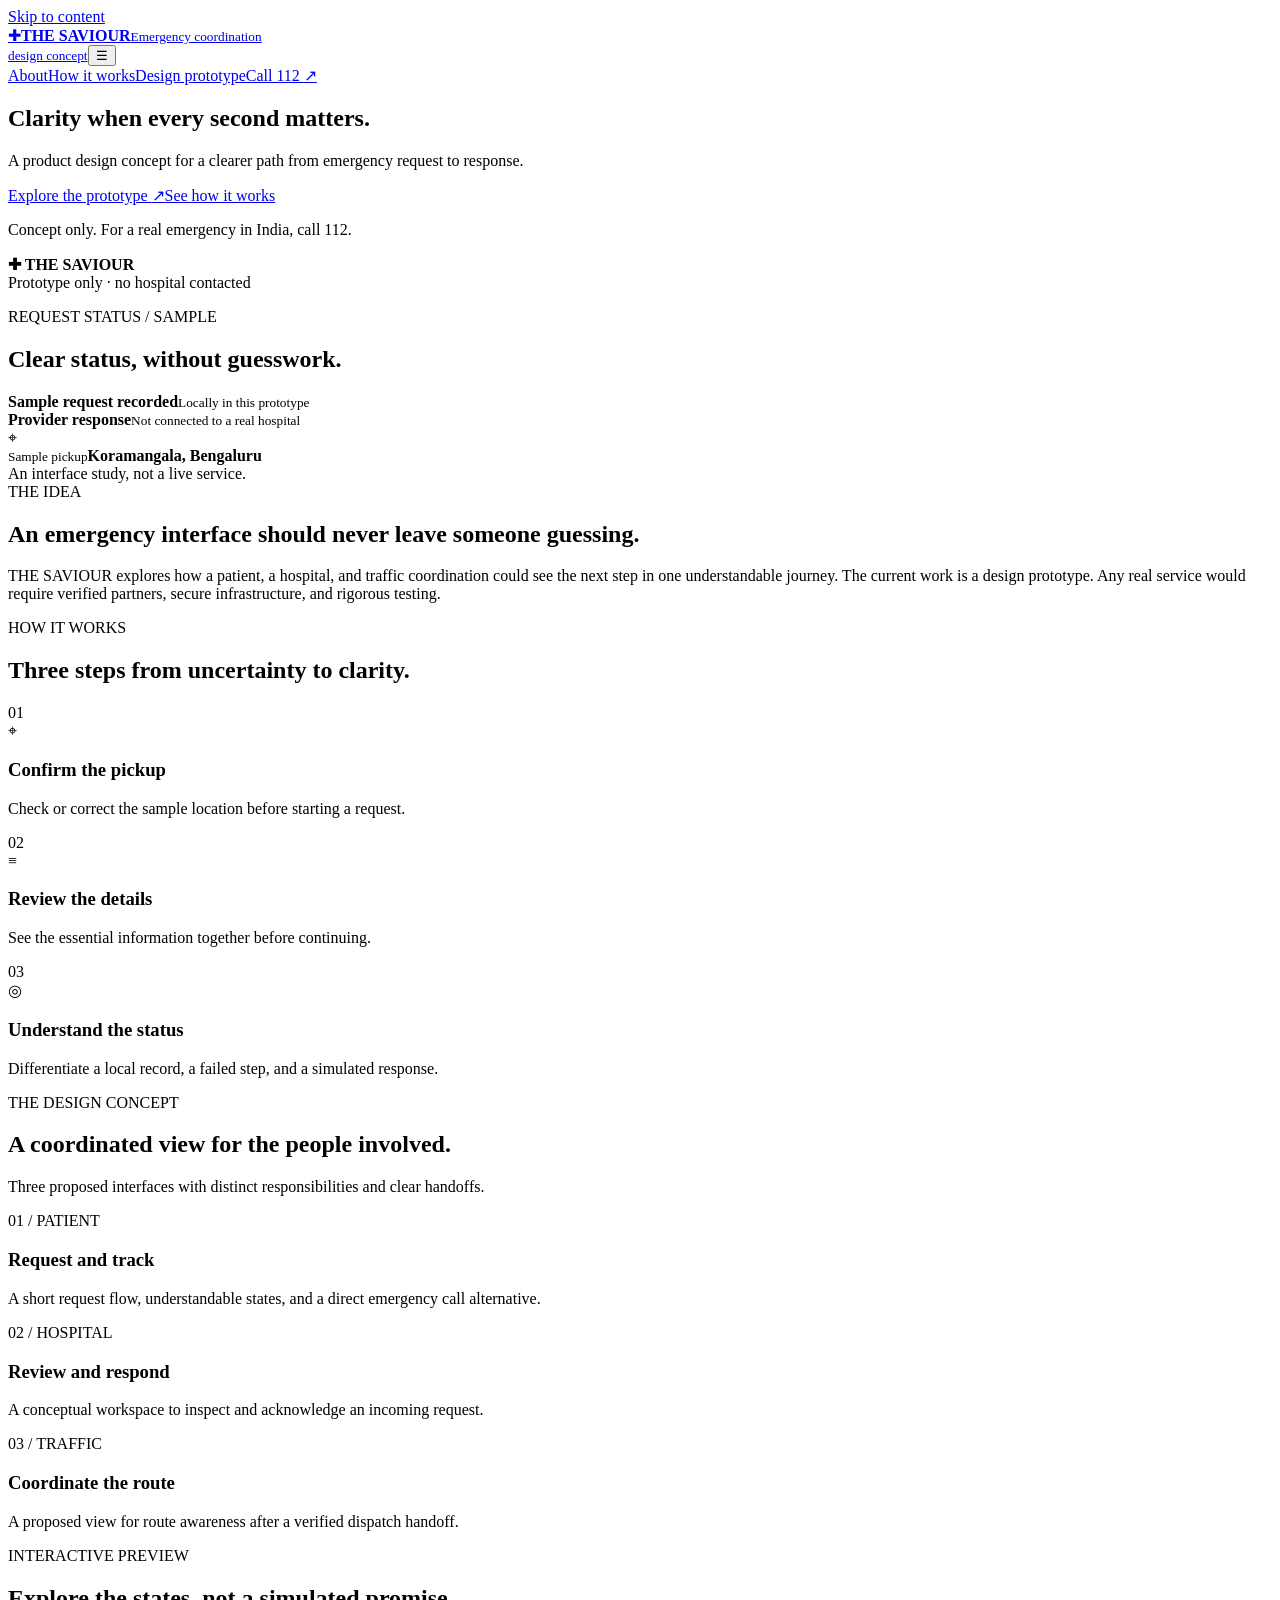
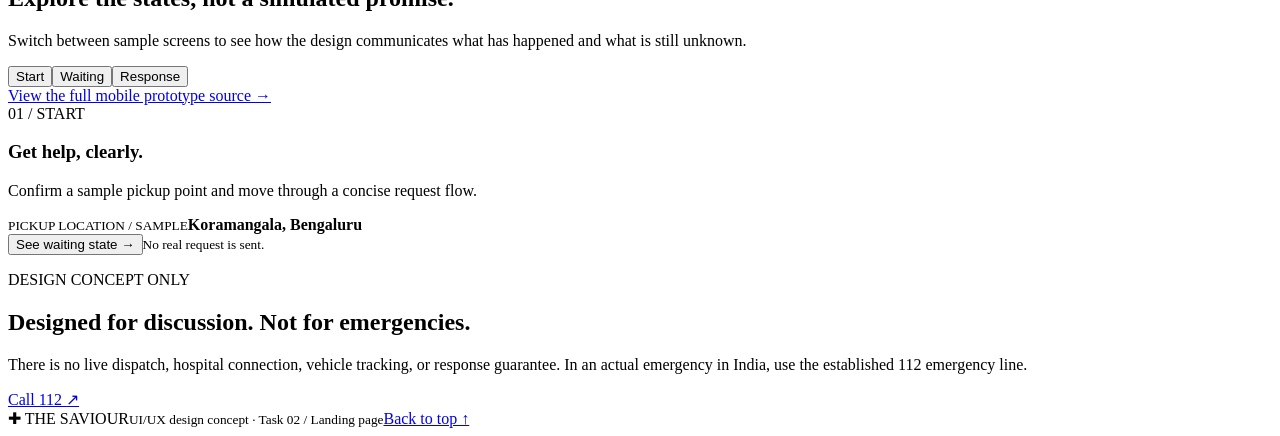
==== task-02-landing-page/index.html @ 7afc0abd "Add Task 2 index.html" ====
<!doctype html><html lang="en"><head><meta charset="utf-8"><meta name="viewport" content="width=device-width,initial-scale=1"><meta name="theme-color" content="#f5faf9"><meta name="description" content="THE SAVIOUR is a UI/UX design concept exploring clearer emergency coordination."><title>THE SAVIOUR — Clarity when every second matters</title><link rel="stylesheet" href="styles.css"><script defer src="app.js"></script></head><body><a class="skip" href="#main">Skip to content</a><header class="header"><a class="brand" href="#top" aria-label="THE SAVIOUR home"><span class="brand-mark" aria-hidden="true">✚</span><strong>THE SAVIOUR</strong><small>Emergency coordination<br>design concept</small></a><button class="menu" id="menu" aria-label="Open navigation" aria-expanded="false">☰</button><nav id="nav" aria-label="Main navigation"><a href="#about">About</a><a href="#how">How it works</a><a href="#prototype">Design prototype</a><a class="call" href="tel:112">Call 112 <span aria-hidden="true">↗</span></a></nav></header><main id="main"><section class="hero" id="top"><div class="hero-copy"><h1>Clarity when every second matters.</h1><span class="rule"></span><p>A product design concept for a clearer path from emergency request to response.</p><div class="hero-actions"><a class="primary" href="#prototype">Explore the prototype <span aria-hidden="true">↗</span></a><a class="secondary" href="#how">See how it works</a></div><p class="hero-disclaimer">Concept only. For a real emergency in India, call 112.</p></div><div class="visual" aria-label="Preview of the mobile design concept"><div class="visual-circle"></div><div class="phone"><div class="phone-head"><span class="phone-speaker"></span><b><span>✚</span> THE SAVIOUR</b></div><div class="phone-body"><div class="demo-warning">Prototype only <span>·</span> no hospital contacted</div><p class="phone-label">REQUEST STATUS / SAMPLE</p><h2>Clear status, without guesswork.</h2><div class="phone-step done"><i></i><div><strong>Sample request recorded</strong><small>Locally in this prototype</small></div></div><div class="phone-step"><i></i><div><strong>Provider response</strong><small>Not connected to a real hospital</small></div></div><div class="phone-place"><span>⌖</span><div><small>Sample pickup</small><strong>Koramangala, Bengaluru</strong></div></div></div></div><div class="visual-caption">An interface study, not a live service.</div></div></section><section class="intro section" id="about"><div class="section-label">THE IDEA</div><div><h2>An emergency interface should never leave someone guessing.</h2><p>THE SAVIOUR explores how a patient, a hospital, and traffic coordination could see the next step in one understandable journey. The current work is a design prototype. Any real service would require verified partners, secure infrastructure, and rigorous testing.</p></div></section><section class="section how" id="how"><div class="section-top"><p class="section-label">HOW IT WORKS</p><h2>Three steps from uncertainty to clarity.</h2></div><div class="steps"><article><span class="number">01</span><div class="step-icon" aria-hidden="true">⌖</div><h3>Confirm the pickup</h3><p>Check or correct the sample location before starting a request.</p></article><article><span class="number">02</span><div class="step-icon" aria-hidden="true">≡</div><h3>Review the details</h3><p>See the essential information together before continuing.</p></article><article><span class="number">03</span><div class="step-icon" aria-hidden="true">◎</div><h3>Understand the status</h3><p>Differentiate a local record, a failed step, and a simulated response.</p></article></div></section><section class="roles" aria-labelledby="roles-title"><div class="roles-inner"><p class="section-label">THE DESIGN CONCEPT</p><h2 id="roles-title">A coordinated view for the people involved.</h2><p class="roles-intro">Three proposed interfaces with distinct responsibilities and clear handoffs.</p><div class="role-grid"><article><span aria-hidden="true">01 / PATIENT</span><h3>Request and track</h3><p>A short request flow, understandable states, and a direct emergency call alternative.</p></article><article><span aria-hidden="true">02 / HOSPITAL</span><h3>Review and respond</h3><p>A conceptual workspace to inspect and acknowledge an incoming request.</p></article><article><span aria-hidden="true">03 / TRAFFIC</span><h3>Coordinate the route</h3><p>A proposed view for route awareness after a verified dispatch handoff.</p></article></div></div></section><section class="prototype section" id="prototype"><div><p class="section-label">INTERACTIVE PREVIEW</p><h2>Explore the states, not a simulated promise.</h2><p>Switch between sample screens to see how the design communicates what has happened and what is still unknown.</p><div class="tabs" role="tablist" aria-label="Preview states"><button role="tab" id="tab-start" aria-controls="preview" aria-selected="true" data-state="start">Start</button><button role="tab" id="tab-waiting" aria-controls="preview" aria-selected="false" data-state="waiting">Waiting</button><button role="tab" id="tab-response" aria-controls="preview" aria-selected="false" data-state="response">Response</button></div><a class="source-link" href="https://github.com/ankith2409-web/AUSPIFY/tree/task/03-mobile-prototype/task-03-mobile-prototype">View the full mobile prototype source →</a></div><div class="preview-card" id="preview" role="tabpanel" aria-labelledby="tab-start"><span class="preview-index">01 / START</span><h3>Get help, clearly.</h3><p>Confirm a sample pickup point and move through a concise request flow.</p><div class="preview-location"><small>PICKUP LOCATION / SAMPLE</small><strong>Koramangala, Bengaluru</strong></div><button class="preview-action" type="button" data-advance="waiting">See waiting state →</button><small class="preview-caveat">No real request is sent.</small></div></section><section class="closing section"><div><p class="section-label">DESIGN CONCEPT ONLY</p><h2>Designed for discussion. Not for emergencies.</h2><p>There is no live dispatch, hospital connection, vehicle tracking, or response guarantee. In an actual emergency in India, use the established 112 emergency line.</p></div><a class="closing-call" href="tel:112">Call 112 <span aria-hidden="true">↗</span></a></section></main><footer class="footer"><span>✚ THE SAVIOUR</span><small>UI/UX design concept · Task 02 / Landing page</small><a href="#top">Back to top ↑</a></footer></body></html>
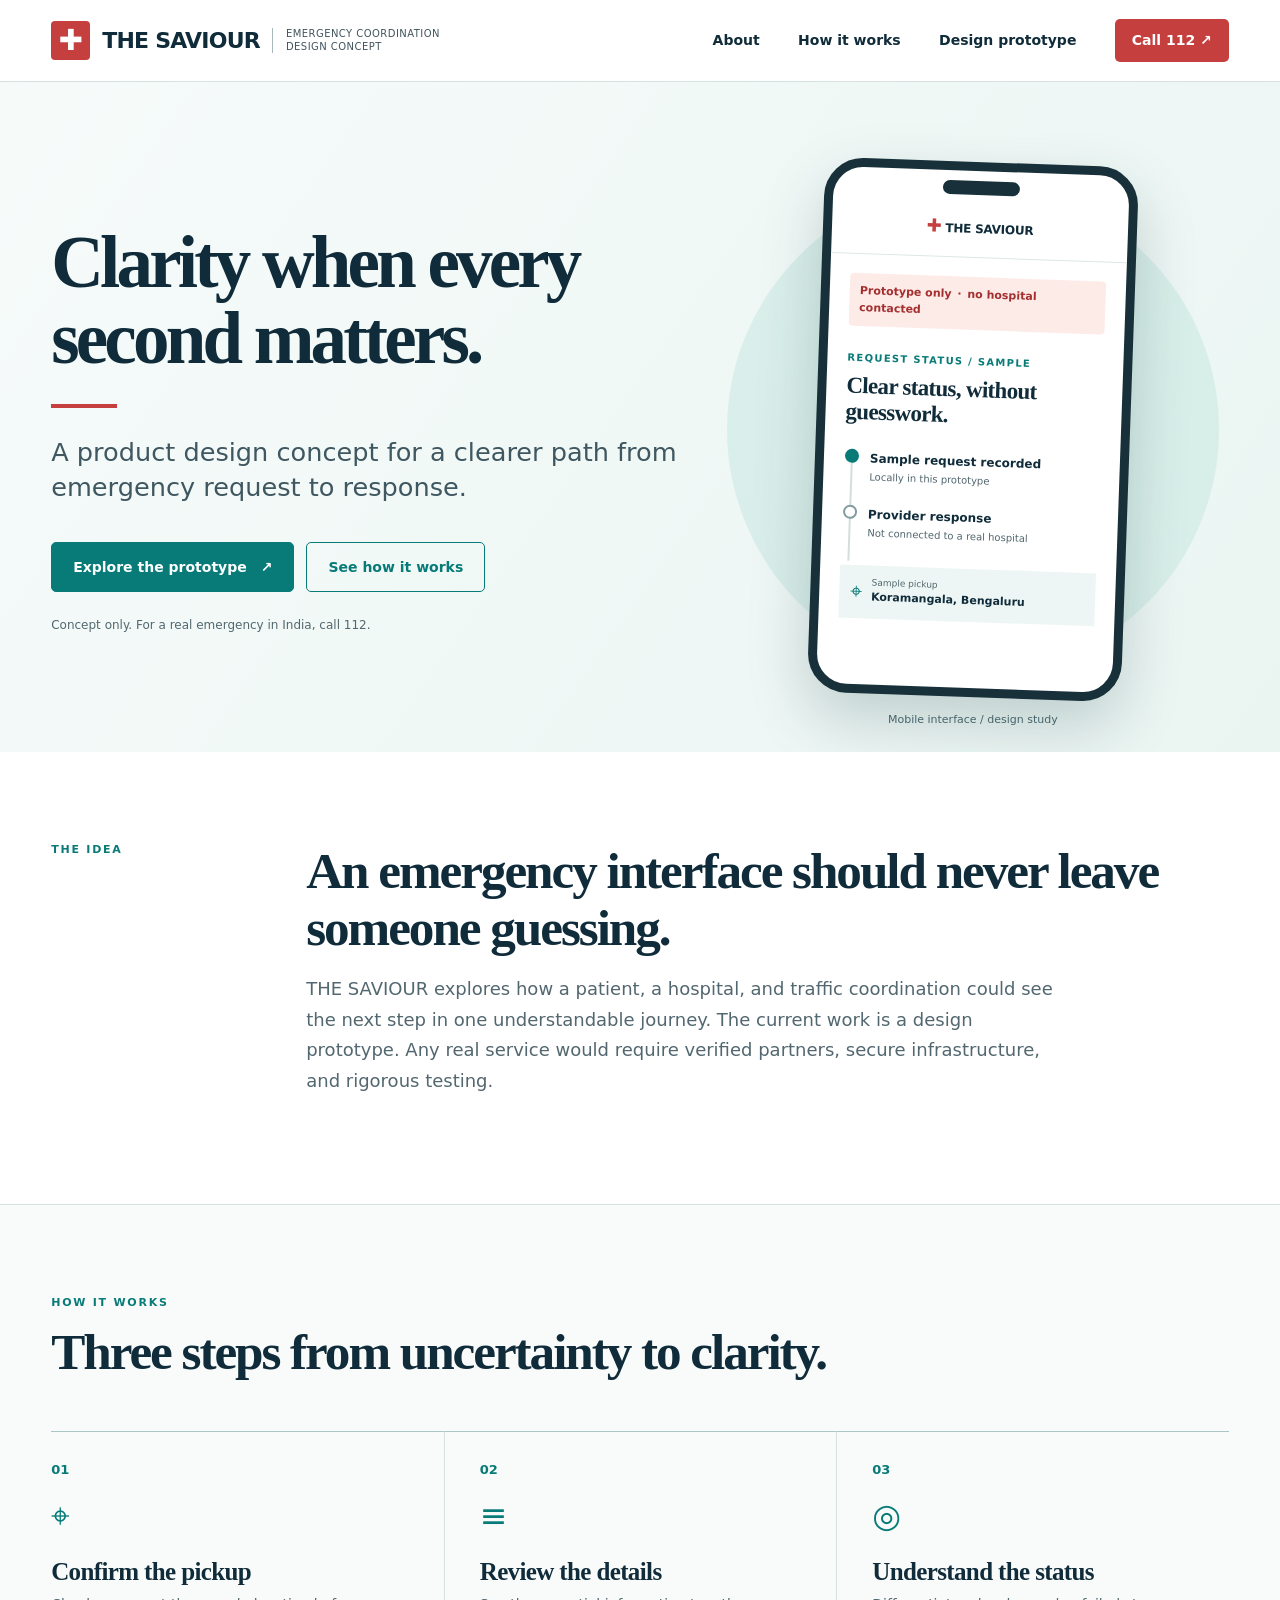
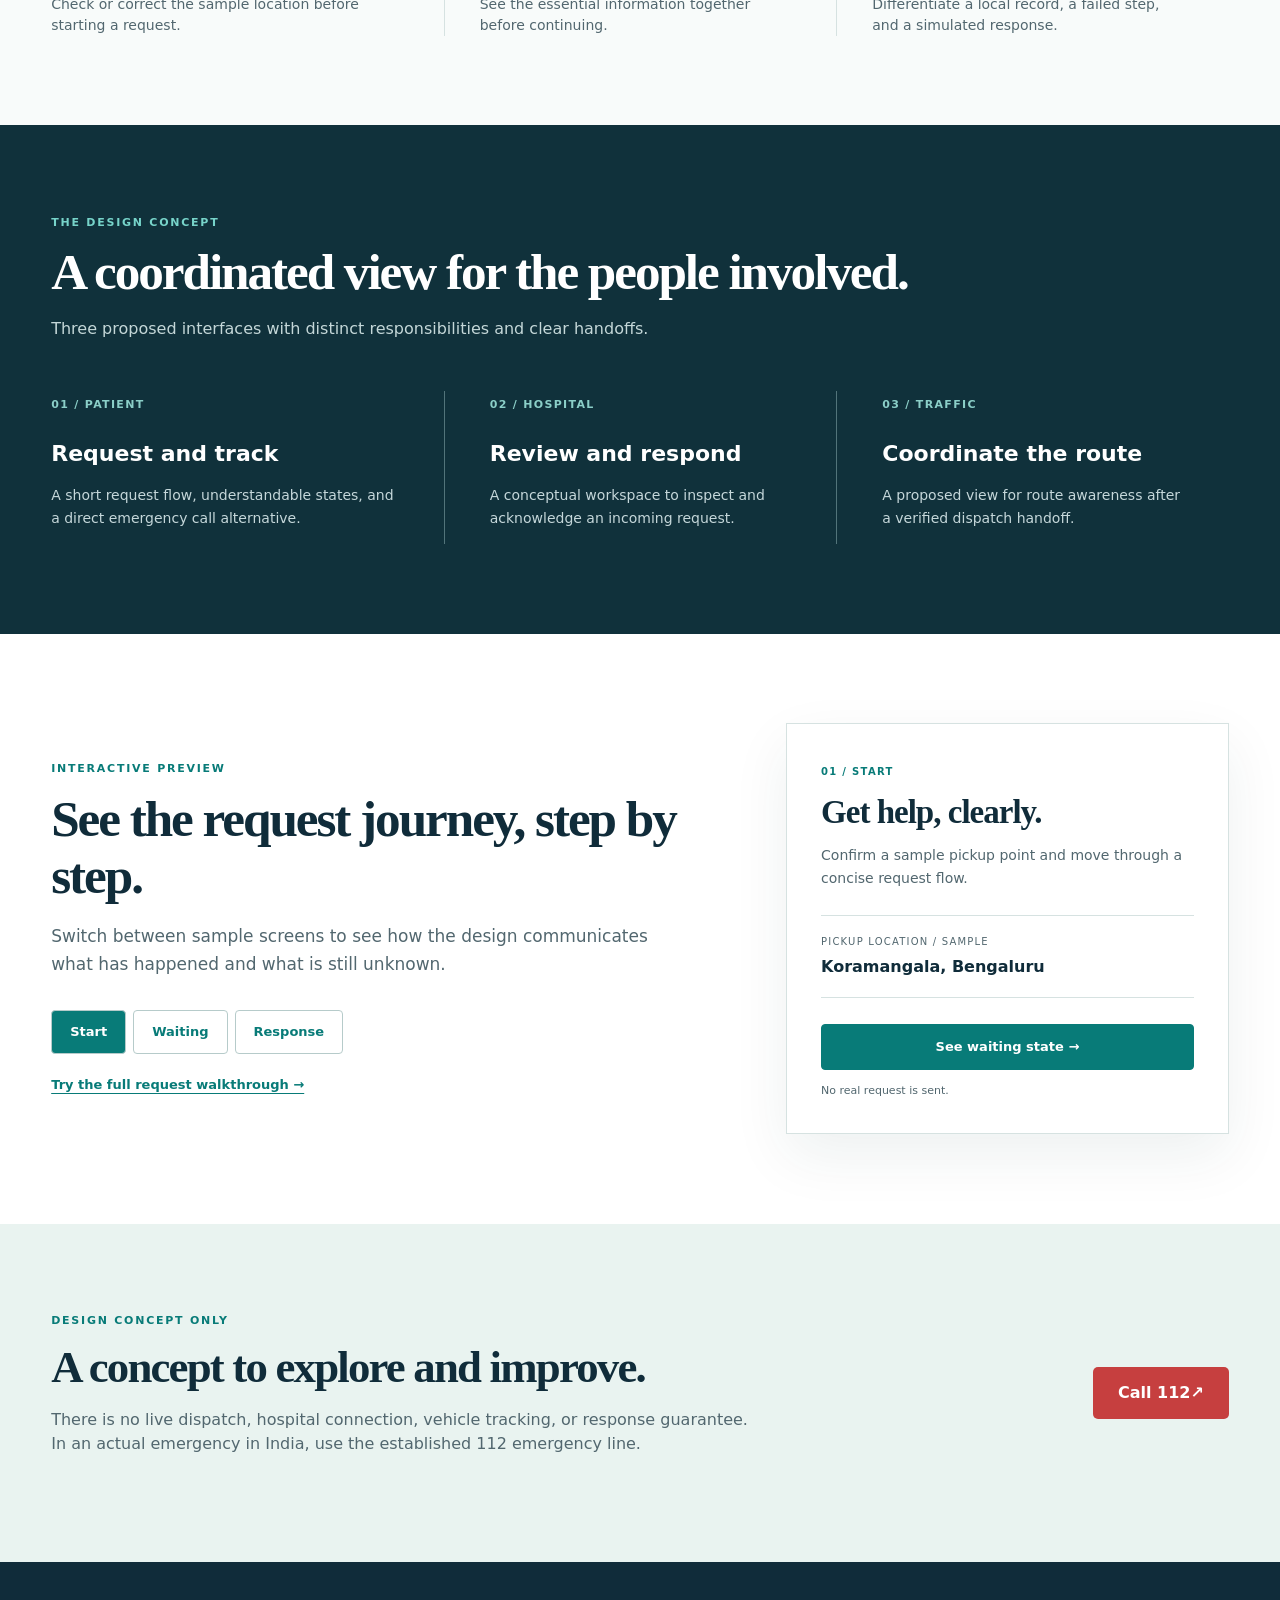
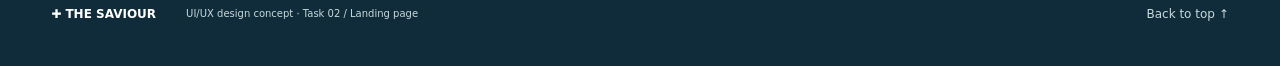
==== commit b69109b4: "Audit task-02-landing-page: correct flows and add complete submission evidence" ====
--- a/task-02-landing-page/index.html
+++ b/task-02-landing-page/index.html
@@ -1,2 +1,184 @@
-<!doctype html><html lang="en"><head><meta charset="utf-8"><meta name="viewport" content="width=device-width,initial-scale=1"><meta name="theme-color" content="#f5faf9"><meta name="description" content="THE SAVIOUR is a UI/UX design concept exploring clearer emergency coordination."><title>THE SAVIOUR — Clarity when every second matters</title><link rel="stylesheet" href="styles.css"><script defer src="app.js"></script></head><body><a class="skip" href="#main">Skip to content</a><header class="header"><a class="brand" href="#top" aria-label="THE SAVIOUR home"><span class="brand-mark" aria-hidden="true">✚</span><strong>THE SAVIOUR</strong><small>Emergency coordination<br>design concept</small></a><button class="menu" id="menu" aria-label="Open navigation" aria-expanded="false">☰</button><nav id="nav" aria-label="Main navigation"><a href="#about">About</a><a href="#how">How it works</a><a href="#prototype">Design prototype</a><a class="call" href="tel:112">Call 112 <span aria-hidden="true">↗</span></a></nav></header><main id="main"><section class="hero" id="top"><div class="hero-copy"><h1>Clarity when every second matters.</h1><span class="rule"></span><p>A product design concept for a clearer path from emergency request to response.</p><div class="hero-actions"><a class="primary" href="#prototype">Explore the prototype <span aria-hidden="true">↗</span></a><a class="secondary" href="#how">See how it works</a></div><p class="hero-disclaimer">Concept only. For a real emergency in India, call 112.</p></div><div class="visual" aria-label="Preview of the mobile design concept"><div class="visual-circle"></div><div class="phone"><div class="phone-head"><span class="phone-speaker"></span><b><span>✚</span> THE SAVIOUR</b></div><div class="phone-body"><div class="demo-warning">Prototype only <span>·</span> no hospital contacted</div><p class="phone-label">REQUEST STATUS / SAMPLE</p><h2>Clear status, without guesswork.</h2><div class="phone-step done"><i></i><div><strong>Sample request recorded</strong><small>Locally in this prototype</small></div></div><div class="phone-step"><i></i><div><strong>Provider response</strong><small>Not connected to a real hospital</small></div></div><div class="phone-place"><span>⌖</span><div><small>Sample pickup</small><strong>Koramangala, Bengaluru</strong></div></div></div></div><div class="visual-caption">An interface study, not a live service.</div></div></section><section class="intro section" id="about"><div class="section-label">THE IDEA</div><div><h2>An emergency interface should never leave someone guessing.</h2><p>THE SAVIOUR explores how a patient, a hospital, and traffic coordination could see the next step in one understandable journey. The current work is a design prototype. Any real service would require verified partners, secure infrastructure, and rigorous testing.</p></div></section><section class="section how" id="how"><div class="section-top"><p class="section-label">HOW IT WORKS</p><h2>Three steps from uncertainty to clarity.</h2></div><div class="steps"><article><span class="number">01</span><div class="step-icon" aria-hidden="true">⌖</div><h3>Confirm the pickup</h3><p>Check or correct the sample location before starting a request.</p></article><article><span class="number">02</span><div class="step-icon" aria-hidden="true">≡</div><h3>Review the details</h3><p>See the essential information together before continuing.</p></article><article><span class="number">03</span><div class="step-icon" aria-hidden="true">◎</div><h3>Understand the status</h3><p>Differentiate a local record, a failed step, and a simulated response.</p></article></div></section><section class="roles" aria-labelledby="roles-title"><div class="roles-inner"><p class="section-label">THE DESIGN CONCEPT</p><h2 id="roles-title">A coordinated view for the people involved.</h2><p class="roles-intro">Three proposed interfaces with distinct responsibilities and clear handoffs.</p><div class="role-grid"><article><span aria-hidden="true">01 / PATIENT</span><h3>Request and track</h3><p>A short request flow, understandable states, and a direct emergency call alternative.</p></article><article><span aria-hidden="true">02 / HOSPITAL</span><h3>Review and respond</h3><p>A conceptual workspace to inspect and acknowledge an incoming request.</p></article><article><span aria-hidden="true">03 / TRAFFIC</span><h3>Coordinate the route</h3><p>A proposed view for route awareness after a verified dispatch handoff.</p></article></div></div></section><section class="prototype section" id="prototype"><div><p class="section-label">INTERACTIVE PREVIEW</p><h2>Explore the states, not a simulated promise.</h2><p>Switch between sample screens to see how the design communicates what has happened and what is still unknown.</p><div class="tabs" role="tablist" aria-label="Preview states"><button role="tab" id="tab-start" aria-controls="preview" aria-selected="true" data-state="start">Start</button><button role="tab" id="tab-waiting" aria-controls="preview" aria-selected="false" data-state="waiting">Waiting</button><button role="tab" id="tab-response" aria-controls="preview" aria-selected="false" data-state="response">Response</button></div><a class="source-link" href="https://github.com/ankith2409-web/AUSPIFY/tree/task/03-mobile-prototype/task-03-mobile-prototype">View the full mobile prototype source →</a></div><div class="preview-card" id="preview" role="tabpanel" aria-labelledby="tab-start"><span class="preview-index">01 / START</span><h3>Get help, clearly.</h3><p>Confirm a sample pickup point and move through a concise request flow.</p><div class="preview-location"><small>PICKUP LOCATION / SAMPLE</small><strong>Koramangala, Bengaluru</strong></div><button class="preview-action" type="button" data-advance="waiting">See waiting state →</button><small class="preview-caveat">No real request is sent.</small></div></section><section class="closing section"><div><p class="section-label">DESIGN CONCEPT ONLY</p><h2>Designed for discussion. Not for emergencies.</h2><p>There is no live dispatch, hospital connection, vehicle tracking, or response guarantee. In an actual emergency in India, use the established 112 emergency line.</p></div><a class="closing-call" href="tel:112">Call 112 <span aria-hidden="true">↗</span></a></section></main><footer class="footer"><span>✚ THE SAVIOUR</span><small>UI/UX design concept · Task 02 / Landing page</small><a href="#top">Back to top ↑</a></footer></body></html>
+<!doctype html>
+<html lang="en">
+<head>
+<meta charset="utf-8">
+<meta name="viewport" content="width=device-width,initial-scale=1">
+<meta name="theme-color" content="#f5faf9">
+<meta name="description" content="THE SAVIOUR is a UI/UX design concept exploring clearer emergency coordination.">
+<title>THE SAVIOUR — Clarity when every second matters</title>
+<link rel="stylesheet" href="styles.css">
+<script defer src="app.js">
+</script>
+</head>
+<body>
+<a class="skip" href="#main">Skip to content</a>
+<header class="header">
+<a class="brand" href="#top" aria-label="THE SAVIOUR home">
+<span class="brand-mark" aria-hidden="true">✚</span>
+<strong>THE SAVIOUR</strong>
+<small>Emergency coordination<br>design concept</small>
+</a>
+<button class="menu" id="menu" aria-label="Open navigation" aria-expanded="false" aria-controls="nav">☰</button>
+<nav id="nav" aria-label="Main navigation">
+<a href="#about">About</a>
+<a href="#how">How it works</a>
+<a href="#prototype">Design prototype</a>
+<a class="call" href="tel:112">Call 112 <span aria-hidden="true">↗</span>
+</a>
+</nav>
+</header>
+<main id="main">
+<section class="hero" id="top">
+<div class="hero-copy">
+<h1>Clarity when every second matters.</h1>
+<span class="rule">
+</span>
+<p>A product design concept for a clearer path from emergency request to response.</p>
+<div class="hero-actions">
+<a class="primary" href="#prototype">Explore the prototype <span aria-hidden="true">↗</span>
+</a>
+<a class="secondary" href="#how">See how it works</a>
+</div>
+<p class="hero-disclaimer">Concept only. For a real emergency in India, call 112.</p>
+</div>
+<div class="visual" aria-label="Preview of the mobile design concept">
+<div class="visual-circle">
+</div>
+<div class="phone">
+<div class="phone-head">
+<span class="phone-speaker">
+</span>
+<b>
+<span>✚</span> THE SAVIOUR</b>
+</div>
+<div class="phone-body">
+<div class="demo-warning">Prototype only <span>·</span> no hospital contacted</div>
+<p class="phone-label">REQUEST STATUS / SAMPLE</p>
+<h2>Clear status, without guesswork.</h2>
+<div class="phone-step done">
+<i>
+</i>
+<div>
+<strong>Sample request recorded</strong>
+<small>Locally in this prototype</small>
+</div>
+</div>
+<div class="phone-step">
+<i>
+</i>
+<div>
+<strong>Provider response</strong>
+<small>Not connected to a real hospital</small>
+</div>
+</div>
+<div class="phone-place">
+<span>⌖</span>
+<div>
+<small>Sample pickup</small>
+<strong>Koramangala, Bengaluru</strong>
+</div>
+</div>
+</div>
+</div>
+<div class="visual-caption">Mobile interface / design study</div>
+</div>
+</section>
+<section class="intro section" id="about">
+<div class="section-label">THE IDEA</div>
+<div>
+<h2>An emergency interface should never leave someone guessing.</h2>
+<p>THE SAVIOUR explores how a patient, a hospital, and traffic coordination could see the next step in one understandable journey. The current work is a design prototype. Any real service would require verified partners, secure infrastructure, and rigorous testing.</p>
+</div>
+</section>
+<section class="section how" id="how">
+<div class="section-top">
+<p class="section-label">HOW IT WORKS</p>
+<h2>Three steps from uncertainty to clarity.</h2>
+</div>
+<div class="steps">
+<article>
+<span class="number">01</span>
+<div class="step-icon" aria-hidden="true">⌖</div>
+<h3>Confirm the pickup</h3>
+<p>Check or correct the sample location before starting a request.</p>
+</article>
+<article>
+<span class="number">02</span>
+<div class="step-icon" aria-hidden="true">≡</div>
+<h3>Review the details</h3>
+<p>See the essential information together before continuing.</p>
+</article>
+<article>
+<span class="number">03</span>
+<div class="step-icon" aria-hidden="true">◎</div>
+<h3>Understand the status</h3>
+<p>Differentiate a local record, a failed step, and a simulated response.</p>
+</article>
+</div>
+</section>
+<section class="roles" aria-labelledby="roles-title">
+<div class="roles-inner">
+<p class="section-label">THE DESIGN CONCEPT</p>
+<h2 id="roles-title">A coordinated view for the people involved.</h2>
+<p class="roles-intro">Three proposed interfaces with distinct responsibilities and clear handoffs.</p>
+<div class="role-grid">
+<article>
+<span aria-hidden="true">01 / PATIENT</span>
+<h3>Request and track</h3>
+<p>A short request flow, understandable states, and a direct emergency call alternative.</p>
+</article>
+<article>
+<span aria-hidden="true">02 / HOSPITAL</span>
+<h3>Review and respond</h3>
+<p>A conceptual workspace to inspect and acknowledge an incoming request.</p>
+</article>
+<article>
+<span aria-hidden="true">03 / TRAFFIC</span>
+<h3>Coordinate the route</h3>
+<p>A proposed view for route awareness after a verified dispatch handoff.</p>
+</article>
+</div>
+</div>
+</section>
+<section class="prototype section" id="prototype">
+<div>
+<p class="section-label">INTERACTIVE PREVIEW</p>
+<h2>See the request journey, step by step.</h2>
+<p>Switch between sample screens to see how the design communicates what has happened and what is still unknown.</p>
+<div class="tabs" role="tablist" aria-label="Preview states">
+<button role="tab" id="tab-start" aria-controls="preview" aria-selected="true" data-state="start">Start</button>
+<button role="tab" id="tab-waiting" aria-controls="preview" aria-selected="false" tabindex="-1" data-state="waiting">Waiting</button>
+<button role="tab" id="tab-response" aria-controls="preview" aria-selected="false" tabindex="-1" data-state="response">Response</button>
+</div>
+<a class="source-link" href="prototype/index.html">Try the full request walkthrough →</a>
+</div>
+<div class="preview-card" id="preview" tabindex="0" role="tabpanel" aria-labelledby="tab-start">
+<span class="preview-index">01 / START</span>
+<h3>Get help, clearly.</h3>
+<p>Confirm a sample pickup point and move through a concise request flow.</p>
+<div class="preview-location">
+<small>PICKUP LOCATION / SAMPLE</small>
+<strong>Koramangala, Bengaluru</strong>
+</div>
+<button class="preview-action" type="button" data-advance="waiting">See waiting state →</button>
+<small class="preview-caveat">No real request is sent.</small>
+</div>
+</section>
+<section class="closing section">
+<div>
+<p class="section-label">DESIGN CONCEPT ONLY</p>
+<h2>A concept to explore and improve.</h2>
+<p>There is no live dispatch, hospital connection, vehicle tracking, or response guarantee. In an actual emergency in India, use the established 112 emergency line.</p>
+</div>
+<a class="closing-call" href="tel:112">Call 112 <span aria-hidden="true">↗</span>
+</a>
+</section>
+</main>
+<footer class="footer">
+<span>✚ THE SAVIOUR</span>
+<small>UI/UX design concept · Task 02 / Landing page</small>
+<a href="#top">Back to top ↑</a>
+</footer>
+</body>
+</html>
 
--- a/task-02-landing-page/styles.css
+++ b/task-02-landing-page/styles.css
@@ -0,0 +1,754 @@
+:root{
+  font:16px/1.5 Inter,ui-sans-serif,system-ui,-apple-system,"Segoe UI",sans-serif;
+  color:#102c3a;
+  background:#f8fbfa;
+  --ink:#102c3a;
+  --teal:#087b78;
+  --red:#c63f3f;
+  --line:#d6e2e1;
+  --muted:#52676f;
+  --serif:Georgia,"Times New Roman",serif
+}
+*{
+  box-sizing:border-box
+}
+html{
+  scroll-behavior:smooth
+}
+body{
+  margin:0
+}
+button{
+  font:inherit;
+  cursor:pointer
+}
+a{
+  color:inherit;
+  text-decoration:none
+}
+a:hover{
+  text-decoration:underline;
+  text-underline-offset:4px
+}
+:focus-visible{
+  outline:3px solid #ed865d;
+  outline-offset:4px
+}
+.skip{
+  position:absolute;
+  width:1px;
+  height:1px;
+  overflow:hidden;
+  clip:rect(0 0 0 0)
+}
+.skip:focus{
+  clip:auto;
+  width:auto;
+  height:auto;
+  background:white;
+  padding:10px;
+  z-index:20
+}
+.header{
+  height:82px;
+  background:#fff;
+  display:flex;
+  align-items:center;
+  justify-content:space-between;
+  gap:25px;
+  padding:0 clamp(22px,4vw,76px);
+  border-bottom:1px solid var(--line);
+  position:relative;
+  z-index:5
+}
+.brand{
+  display:flex;
+  align-items:center;
+  gap:12px;
+  white-space:nowrap
+}
+.brand-mark{
+  width:39px;
+  height:39px;
+  display:grid;
+  place-items:center;
+  background:var(--red);
+  color:white;
+  font-size:29px;
+  line-height:1;
+  border-radius:4px
+}
+.brand strong{
+  font-weight:850;
+  letter-spacing:-.035em;
+  font-size:22px
+}
+.brand small{
+  border-left:1px solid #a7b8bc;
+  padding-left:13px;
+  font-size:10px;
+  line-height:1.25;
+  text-transform:uppercase;
+  letter-spacing:.045em;
+  color:#42555d
+}
+.header nav{
+  display:flex;
+  align-items:center;
+  gap:clamp(20px,3vw,47px);
+  font-size:14px;
+  font-weight:600
+}
+.call{
+  background:var(--red);
+  color:white!important;
+  border-radius:5px;
+  padding:11px 17px
+}
+.call:hover,.primary:hover{
+  background:#a83232;
+  text-decoration:none
+}
+.menu{
+  display:none;
+  border:0;
+  background:none;
+  font-size:22px
+}
+.hero{
+  display:grid;
+  grid-template-columns:minmax(0,1.1fr) minmax(350px,.9fr);
+  align-items:center;
+  min-height:640px;
+  background:linear-gradient(125deg,#f6fbfa,#eaf5f2);
+  overflow:hidden;
+  padding:65px clamp(22px,4vw,76px) 40px;
+  gap:40px
+}
+.hero-copy{
+  max-width:760px;
+  position:relative;
+  z-index:1
+}
+.hero h1{
+  font:700 clamp(52px,5.7vw,88px)/1.04 var(--serif);
+  letter-spacing:-.052em;
+  margin:0
+}
+.rule{
+  display:block;
+  width:66px;
+  height:4px;
+  background:var(--red);
+  margin:27px 0
+}
+.hero-copy>p:not(.hero-disclaimer){
+  font-size:clamp(19px,2vw,26px);
+  line-height:1.38;
+  color:#3f5760;
+  margin:0;
+  max-width:640px
+}
+.hero-actions{
+  display:flex;
+  gap:12px;
+  flex-wrap:wrap;
+  margin-top:37px
+}
+.primary,.secondary{
+  display:inline-flex;
+  align-items:center;
+  justify-content:center;
+  gap:14px;
+  min-height:50px;
+  padding:12px 21px;
+  border:1px solid var(--teal);
+  border-radius:5px;
+  font-weight:750;
+  font-size:14px
+}
+.primary{
+  background:var(--teal);
+  color:white
+}
+.primary:hover{
+  background:#075e5d
+}
+.secondary{
+  background:transparent;
+  color:var(--teal)
+}
+.secondary:hover{
+  background:#dcefeb;
+  text-decoration:none
+}
+.hero-disclaimer{
+  font-size:12px;
+  color:#52676f;
+  margin:24px 0 0
+}
+.visual{
+  position:relative;
+  min-height:565px;
+  display:flex;
+  justify-content:center;
+  align-items:center
+}
+.visual-circle{
+  position:absolute;
+  width:min(96%,570px);
+  aspect-ratio:1;
+  border-radius:50%;
+  background:#cce9e3;
+  opacity:.6
+}
+.phone{
+  position:relative;
+  width:314px;
+  min-height:535px;
+  background:white;
+  border:9px solid #173039;
+  border-radius:39px;
+  box-shadow:0 25px 60px #173c4336;
+  overflow:hidden;
+  transform:rotate(2deg)
+}
+.phone-head{
+  height:87px;
+  border-bottom:1px solid #dce8e6;
+  display:flex;
+  align-items:end;
+  justify-content:center;
+  padding-bottom:17px;
+  position:relative;
+  font-size:12px;
+  letter-spacing:-.02em
+}
+.phone-head b span{
+  color:var(--red);
+  font-size:18px
+}
+.phone-speaker{
+  position:absolute;
+  top:10px;
+  left:50%;
+  transform:translateX(-50%);
+  width:77px;
+  height:14px;
+  background:#173039;
+  border-radius:20px
+}
+.phone-body{
+  padding:19px 20px
+}
+.demo-warning{
+  background:#fdebe8;
+  color:#a42f2f;
+  padding:10px;
+  font-size:11px;
+  font-weight:700;
+  border-radius:4px
+}
+.demo-warning span{
+  padding:0 2px
+}
+.phone-label,.preview-index{
+  font-size:10px;
+  letter-spacing:.13em;
+  color:var(--teal);
+  font-weight:800
+}
+.phone-label{
+  margin:24px 0 8px
+}
+.phone h2{
+  font:700 23px/1.12 var(--serif);
+  letter-spacing:-.03em;
+  margin:0 0 24px
+}
+.phone-step{
+  display:flex;
+  gap:12px;
+  border-left:2px solid #d2dfdd;
+  margin-left:7px;
+  padding:0 0 21px 17px;
+  position:relative
+}
+.phone-step:last-of-type{
+  border:0
+}
+.phone-step i{
+  position:absolute;
+  top:0;
+  left:-8px;
+  width:14px;
+  height:14px;
+  border:2px solid #819ca0;
+  border-radius:50%;
+  background:white
+}
+.phone-step.done i{
+  background:var(--teal);
+  border-color:var(--teal)
+}
+.phone-step strong{
+  font-size:12px;
+  display:block
+}
+.phone-step small{
+  font-size:10px;
+  color:var(--muted);
+  display:block;
+  margin-top:2px
+}
+.phone-place{
+  display:flex;
+  gap:9px;
+  background:#edf6f4;
+  padding:11px;
+  margin-top:4px
+}
+.phone-place>span{
+  font-size:21px;
+  color:var(--teal)
+}
+.phone-place small{
+  display:block;
+  font-size:9px;
+  color:var(--muted)
+}
+.phone-place strong{
+  display:block;
+  font-size:11px
+}
+.visual-caption{
+  position:absolute;
+  right:5%;
+  bottom:10px;
+  font-size:11px;
+  color:#45636b
+}
+.section{
+  padding:clamp(65px,7vw,110px) clamp(22px,4vw,76px);
+  scroll-margin-top:30px
+}
+.section-label{
+  font-size:11px;
+  font-weight:850;
+  letter-spacing:.16em;
+  color:var(--teal);
+  margin:0 0 12px
+}
+.intro{
+  display:grid;
+  grid-template-columns:200px 1fr;
+  gap:55px;
+  border-bottom:1px solid var(--line);
+  background:#fff
+}
+.intro h2,.section h2,.roles h2{
+  font:700 clamp(36px,4vw,57px)/1.12 var(--serif);
+  letter-spacing:-.04em;
+  margin:0;
+  max-width:900px
+}
+.intro p:not(.section-label){
+  color:var(--muted);
+  max-width:760px;
+  font-size:18px;
+  line-height:1.7
+}
+.section-top{
+  max-width:800px
+}
+.how{
+  background:#f8fbfa
+}
+.steps{
+  display:grid;
+  grid-template-columns:repeat(3,1fr);
+  gap:0;
+  margin-top:50px
+}
+.steps article{
+  border-top:1px solid #a9c7c5;
+  padding:25px 40px 0 0;
+  min-height:205px
+}
+.steps article+article{
+  padding-left:35px;
+  border-left:1px solid var(--line)
+}
+.number{
+  font-size:13px;
+  font-weight:850;
+  color:var(--teal)
+}
+.step-icon{
+  font-size:33px;
+  color:var(--teal);
+  height:55px;
+  margin:18px 0 4px;
+  line-height:1
+}
+.steps h3{
+  font:700 25px var(--serif);
+  letter-spacing:-.025em;
+  margin:0 0 8px
+}
+.steps p{
+  color:var(--muted);
+  font-size:14px;
+  max-width:330px;
+  margin:0
+}
+.roles{
+  background:#10313b;
+  color:white;
+  padding:clamp(65px,7vw,110px) clamp(22px,4vw,76px)
+}
+.roles .section-label{
+  color:#77d4ca
+}
+.roles-intro{
+  color:#c4d7d8
+}
+.role-grid{
+  display:grid;
+  grid-template-columns:repeat(3,1fr);
+  margin-top:50px
+}
+.role-grid article{
+  padding:0 45px 0 0;
+  min-height:150px
+}
+.role-grid article+article{
+  border-left:1px solid #52747a;
+  padding-left:45px
+}
+.role-grid article>span{
+  font-size:11px;
+  letter-spacing:.12em;
+  color:#8bcfc8;
+  font-weight:800
+}
+.role-grid h3{
+  font-size:22px;
+  margin:22px 0 9px
+}
+.role-grid p{
+  font-size:14px;
+  color:#c5d7da;
+  line-height:1.65
+}
+.prototype{
+  display:grid;
+  grid-template-columns:1fr minmax(330px,.7fr);
+  gap:8vw;
+  align-items:center;
+  background:#fff
+}
+.prototype>div:first-child>p:not(.section-label){
+  font-size:17px;
+  color:var(--muted);
+  max-width:600px;
+  line-height:1.65
+}
+.tabs{
+  display:flex;
+  gap:7px;
+  margin:32px 0 18px;
+  flex-wrap:wrap
+}
+.tabs button{
+  border:1px solid #b6cbca;
+  background:white;
+  color:var(--teal);
+  padding:10px 18px;
+  border-radius:4px;
+  font-weight:700;
+  font-size:13px
+}
+.tabs button[aria-selected=true]{
+  background:var(--teal);
+  color:white
+}
+.source-link{
+  font-size:13px;
+  font-weight:700;
+  color:var(--teal);
+  text-decoration:underline;
+  text-underline-offset:4px
+}
+.preview-card{
+  border:1px solid var(--line);
+  box-shadow:0 22px 55px #153f3c12;
+  padding:34px;
+  min-height:360px
+}
+.preview-card h3{
+  font:700 33px/1.1 var(--serif);
+  letter-spacing:-.03em;
+  margin:12px 0
+}
+.preview-card p{
+  color:var(--muted);
+  font-size:14px;
+  line-height:1.6
+}
+.preview-location{
+  border-top:1px solid var(--line);
+  border-bottom:1px solid var(--line);
+  padding:18px 0;
+  margin:26px 0
+}
+.preview-location small{
+  display:block;
+  color:var(--muted);
+  font-size:10px;
+  letter-spacing:.12em
+}
+.preview-location strong{
+  display:block;
+  margin-top:6px
+}
+.preview-action{
+  display:block;
+  background:var(--teal);
+  color:white;
+  border-radius:4px;
+  padding:12px 17px;
+  font-weight:700;
+  font-size:13px
+}
+.preview-caveat{
+  display:block;
+  color:var(--muted);
+  font-size:11px;
+  margin-top:13px
+}
+.closing{
+  display:flex;
+  justify-content:space-between;
+  align-items:center;
+  gap:40px;
+  background:#e9f3f0
+}
+.closing h2{
+  font-size:clamp(33px,3.5vw,52px)
+}
+.closing p:not(.section-label){
+  color:var(--muted);
+  max-width:700px
+}
+.closing-call{
+  display:inline-flex;
+  white-space:nowrap;
+  background:var(--red);
+  color:#fff;
+  padding:14px 25px;
+  border-radius:5px;
+  font-weight:750
+}
+.closing-call:hover{
+  background:#a83232;
+  text-decoration:none
+}
+.footer{
+  background:#102c3a;
+  color:#c8d9db;
+  display:flex;
+  gap:30px;
+  align-items:center;
+  flex-wrap:wrap;
+  padding:30px clamp(22px,4vw,76px);
+  font-size:12px
+}
+.footer span{
+  font-weight:850;
+  color:#fff
+}
+.footer a{
+  margin-left:auto
+}
+@media(max-width:960px){
+  .brand small{
+    display:none
+  }
+  .hero{
+    grid-template-columns:1fr;
+    gap:25px;
+    padding-bottom:60px
+  }
+  .hero-copy{
+    max-width:760px
+  }
+  .visual{
+    min-height:480px
+  }
+  .phone{
+    transform:none
+  }
+  .visual-caption{
+    bottom:0
+  }
+  .intro{
+    grid-template-columns:1fr;
+    gap:0
+  }
+  .prototype{
+    grid-template-columns:1fr
+  }
+  .preview-card{
+    max-width:560px
+  }
+}
+@media(max-width:700px){
+  .header{
+    height:68px
+  }
+  .brand strong{
+    font-size:18px
+  }
+  .brand-mark{
+    width:32px;
+    height:32px;
+    font-size:23px
+  }
+  .menu{
+    display:block
+  }
+  .header nav{
+    display:none;
+    position:absolute;
+    top:68px;
+    left:0;
+    right:0;
+    background:white;
+    box-shadow:0 15px 20px #09252b1f;
+    padding:20px 24px;
+    align-items:stretch;
+    flex-direction:column;
+    gap:0
+  }
+  .header nav.open{
+    display:flex
+  }
+  .header nav a{
+    padding:13px 0
+  }
+  .header nav .call{
+    margin-top:8px;
+    text-align:center;
+    padding:12px
+  }
+  .hero{
+    min-height:0;
+    padding-top:70px
+  }
+  .hero h1{
+    font-size:clamp(48px,11vw,68px)
+  }
+  .hero-copy>p:not(.hero-disclaimer){
+    font-size:19px
+  }
+  .hero-actions{
+    align-items:stretch;
+    flex-direction:column
+  }
+  .hero-actions a{
+    width:100%
+  }
+  .visual{
+    min-height:475px
+  }
+  .phone{
+    width:280px;
+    min-height:475px
+  }
+  .phone-body{
+    padding:13px 17px
+  }
+  .visual-caption{
+    right:0
+  }
+  .steps,.role-grid{
+    grid-template-columns:1fr
+  }
+  .steps article,.steps article+article{
+    padding:20px 0 24px;
+    border-left:0;
+    border-top:1px solid var(--line);
+    min-height:0
+  }
+  .step-icon{
+    margin:9px 0 2px;
+    height:42px
+  }
+  .role-grid{
+    margin-top:30px
+  }
+  .role-grid article,.role-grid article+article{
+    padding:24px 0;
+    border-left:0;
+    border-top:1px solid #52747a;
+    min-height:0
+  }
+  .role-grid h3{
+    margin:10px 0
+  }
+  .closing{
+    display:block
+  }
+  .closing-call{
+    margin-top:18px
+  }
+  .footer a{
+    margin-left:0
+  }
+}
+.preview-action {
+  width: 100%;
+  border: 1px solid var(--teal);
+  text-align: center;
+  cursor: pointer;
+}
+.preview-action:hover {
+  background: #075e5d;
+  text-decoration: none;
+}
+.phone {
+  max-width: 100%;
+}
+.visual-caption {
+  bottom: -16px;
+  right: 0;
+  left: 0;
+  text-align: center;
+}
+.menu {
+  min-width: 44px;
+  min-height: 44px;
+}
+.tabs button {
+  min-height: 44px;
+}
+.footer a {
+  min-height: 44px;
+  display: inline-flex;
+  align-items: center;
+}
+@media (max-width: 700px) {
+  .header nav a {
+    min-height: 44px;
+  }
+  .hero-copy, .visual, .hero-actions {
+    min-width: 0;
+  }
+}
+@media (prefers-reduced-motion: reduce) {
+  html {
+    scroll-behavior: auto;
+  }
+}
+
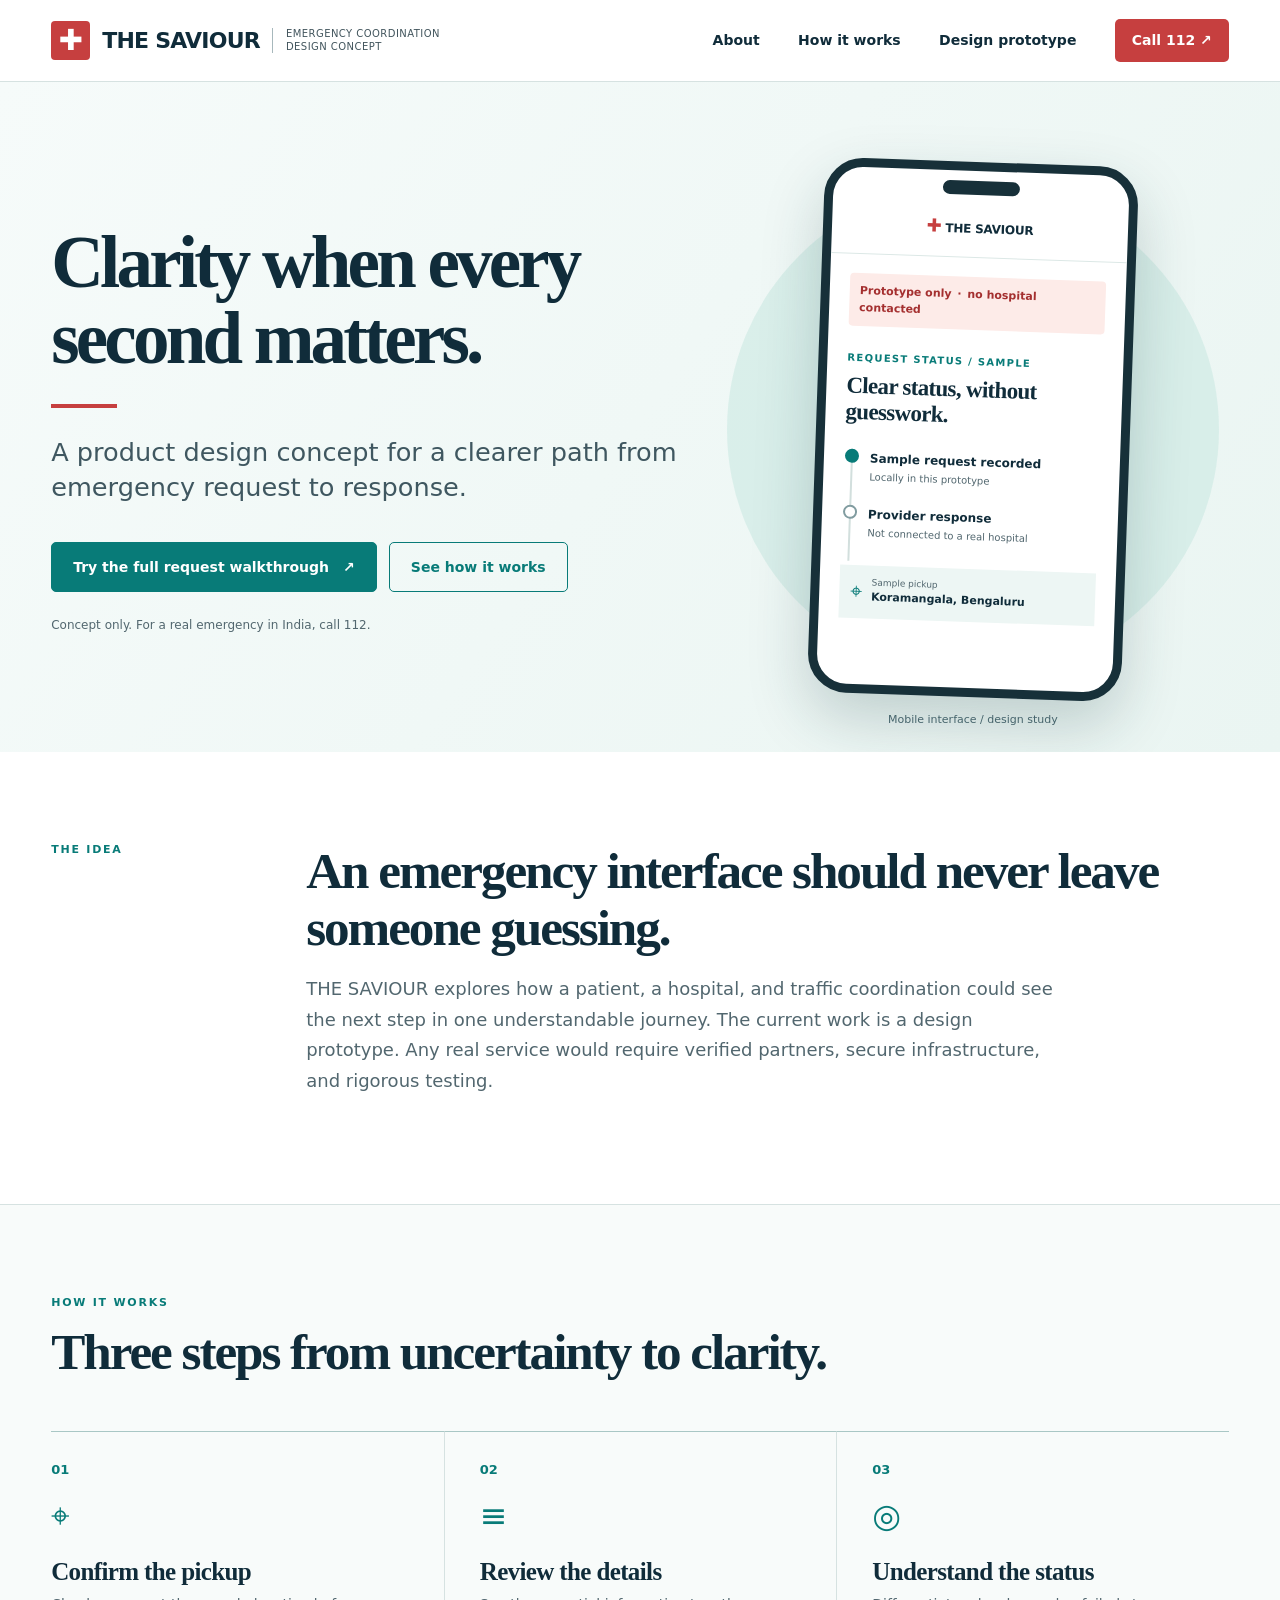
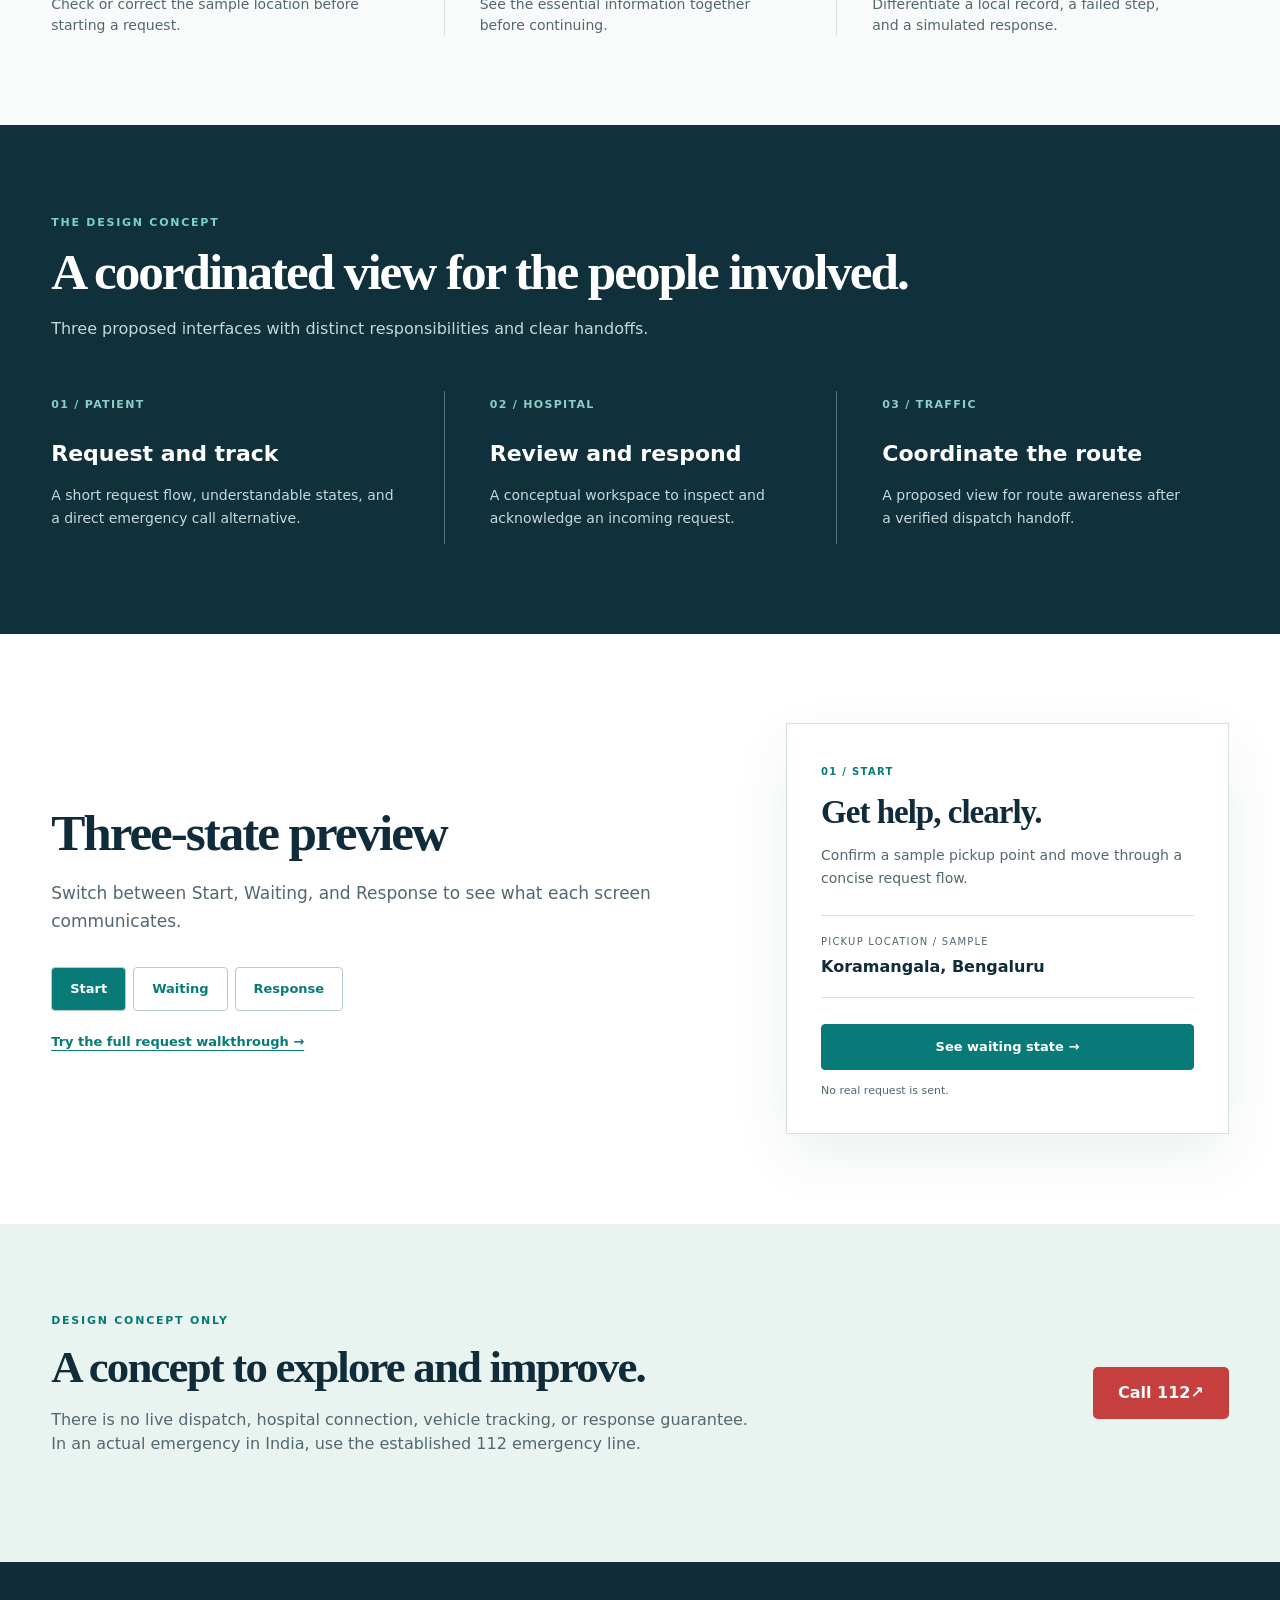
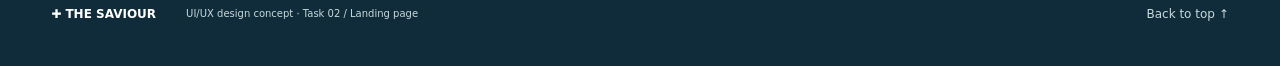
==== commit dc358fd3: "Separate full walkthrough from landing page preview" ====
--- a/task-02-landing-page/index.html
+++ b/task-02-landing-page/index.html
@@ -1,184 +1,182 @@
-<!doctype html>
-<html lang="en">
-<head>
-<meta charset="utf-8">
-<meta name="viewport" content="width=device-width,initial-scale=1">
-<meta name="theme-color" content="#f5faf9">
-<meta name="description" content="THE SAVIOUR is a UI/UX design concept exploring clearer emergency coordination.">
-<title>THE SAVIOUR — Clarity when every second matters</title>
-<link rel="stylesheet" href="styles.css">
-<script defer src="app.js">
-</script>
-</head>
-<body>
-<a class="skip" href="#main">Skip to content</a>
-<header class="header">
-<a class="brand" href="#top" aria-label="THE SAVIOUR home">
-<span class="brand-mark" aria-hidden="true">✚</span>
-<strong>THE SAVIOUR</strong>
-<small>Emergency coordination<br>design concept</small>
-</a>
-<button class="menu" id="menu" aria-label="Open navigation" aria-expanded="false" aria-controls="nav">☰</button>
-<nav id="nav" aria-label="Main navigation">
-<a href="#about">About</a>
-<a href="#how">How it works</a>
-<a href="#prototype">Design prototype</a>
-<a class="call" href="tel:112">Call 112 <span aria-hidden="true">↗</span>
-</a>
-</nav>
-</header>
-<main id="main">
-<section class="hero" id="top">
-<div class="hero-copy">
-<h1>Clarity when every second matters.</h1>
-<span class="rule">
-</span>
-<p>A product design concept for a clearer path from emergency request to response.</p>
-<div class="hero-actions">
-<a class="primary" href="#prototype">Explore the prototype <span aria-hidden="true">↗</span>
-</a>
-<a class="secondary" href="#how">See how it works</a>
-</div>
-<p class="hero-disclaimer">Concept only. For a real emergency in India, call 112.</p>
-</div>
-<div class="visual" aria-label="Preview of the mobile design concept">
-<div class="visual-circle">
-</div>
-<div class="phone">
-<div class="phone-head">
-<span class="phone-speaker">
-</span>
-<b>
-<span>✚</span> THE SAVIOUR</b>
-</div>
-<div class="phone-body">
-<div class="demo-warning">Prototype only <span>·</span> no hospital contacted</div>
-<p class="phone-label">REQUEST STATUS / SAMPLE</p>
-<h2>Clear status, without guesswork.</h2>
-<div class="phone-step done">
-<i>
-</i>
-<div>
-<strong>Sample request recorded</strong>
-<small>Locally in this prototype</small>
-</div>
-</div>
-<div class="phone-step">
-<i>
-</i>
-<div>
-<strong>Provider response</strong>
-<small>Not connected to a real hospital</small>
-</div>
-</div>
-<div class="phone-place">
-<span>⌖</span>
-<div>
-<small>Sample pickup</small>
-<strong>Koramangala, Bengaluru</strong>
-</div>
-</div>
-</div>
-</div>
-<div class="visual-caption">Mobile interface / design study</div>
-</div>
-</section>
-<section class="intro section" id="about">
-<div class="section-label">THE IDEA</div>
-<div>
-<h2>An emergency interface should never leave someone guessing.</h2>
-<p>THE SAVIOUR explores how a patient, a hospital, and traffic coordination could see the next step in one understandable journey. The current work is a design prototype. Any real service would require verified partners, secure infrastructure, and rigorous testing.</p>
-</div>
-</section>
-<section class="section how" id="how">
-<div class="section-top">
-<p class="section-label">HOW IT WORKS</p>
-<h2>Three steps from uncertainty to clarity.</h2>
-</div>
-<div class="steps">
-<article>
-<span class="number">01</span>
-<div class="step-icon" aria-hidden="true">⌖</div>
-<h3>Confirm the pickup</h3>
-<p>Check or correct the sample location before starting a request.</p>
-</article>
-<article>
-<span class="number">02</span>
-<div class="step-icon" aria-hidden="true">≡</div>
-<h3>Review the details</h3>
-<p>See the essential information together before continuing.</p>
-</article>
-<article>
-<span class="number">03</span>
-<div class="step-icon" aria-hidden="true">◎</div>
-<h3>Understand the status</h3>
-<p>Differentiate a local record, a failed step, and a simulated response.</p>
-</article>
-</div>
-</section>
-<section class="roles" aria-labelledby="roles-title">
-<div class="roles-inner">
-<p class="section-label">THE DESIGN CONCEPT</p>
-<h2 id="roles-title">A coordinated view for the people involved.</h2>
-<p class="roles-intro">Three proposed interfaces with distinct responsibilities and clear handoffs.</p>
-<div class="role-grid">
-<article>
-<span aria-hidden="true">01 / PATIENT</span>
-<h3>Request and track</h3>
-<p>A short request flow, understandable states, and a direct emergency call alternative.</p>
-</article>
-<article>
-<span aria-hidden="true">02 / HOSPITAL</span>
-<h3>Review and respond</h3>
-<p>A conceptual workspace to inspect and acknowledge an incoming request.</p>
-</article>
-<article>
-<span aria-hidden="true">03 / TRAFFIC</span>
-<h3>Coordinate the route</h3>
-<p>A proposed view for route awareness after a verified dispatch handoff.</p>
-</article>
-</div>
-</div>
-</section>
-<section class="prototype section" id="prototype">
-<div>
-<p class="section-label">INTERACTIVE PREVIEW</p>
-<h2>See the request journey, step by step.</h2>
-<p>Switch between sample screens to see how the design communicates what has happened and what is still unknown.</p>
-<div class="tabs" role="tablist" aria-label="Preview states">
-<button role="tab" id="tab-start" aria-controls="preview" aria-selected="true" data-state="start">Start</button>
-<button role="tab" id="tab-waiting" aria-controls="preview" aria-selected="false" tabindex="-1" data-state="waiting">Waiting</button>
-<button role="tab" id="tab-response" aria-controls="preview" aria-selected="false" tabindex="-1" data-state="response">Response</button>
-</div>
-<a class="source-link" href="prototype/index.html">Try the full request walkthrough →</a>
-</div>
-<div class="preview-card" id="preview" tabindex="0" role="tabpanel" aria-labelledby="tab-start">
-<span class="preview-index">01 / START</span>
-<h3>Get help, clearly.</h3>
-<p>Confirm a sample pickup point and move through a concise request flow.</p>
-<div class="preview-location">
-<small>PICKUP LOCATION / SAMPLE</small>
-<strong>Koramangala, Bengaluru</strong>
-</div>
-<button class="preview-action" type="button" data-advance="waiting">See waiting state →</button>
-<small class="preview-caveat">No real request is sent.</small>
-</div>
-</section>
-<section class="closing section">
-<div>
-<p class="section-label">DESIGN CONCEPT ONLY</p>
-<h2>A concept to explore and improve.</h2>
-<p>There is no live dispatch, hospital connection, vehicle tracking, or response guarantee. In an actual emergency in India, use the established 112 emergency line.</p>
-</div>
-<a class="closing-call" href="tel:112">Call 112 <span aria-hidden="true">↗</span>
-</a>
-</section>
-</main>
-<footer class="footer">
-<span>✚ THE SAVIOUR</span>
-<small>UI/UX design concept · Task 02 / Landing page</small>
-<a href="#top">Back to top ↑</a>
-</footer>
-</body>
-</html>
-
+<!doctype html>
+<html lang="en">
+<head>
+<meta charset="utf-8">
+<meta name="viewport" content="width=device-width,initial-scale=1">
+<meta name="theme-color" content="#f5faf9">
+<meta name="description" content="THE SAVIOUR is a UI/UX design concept exploring clearer emergency coordination.">
+<title>THE SAVIOUR — Clarity when every second matters</title>
+<link rel="stylesheet" href="styles.css">
+<script defer src="app.js">
+</script>
+</head>
+<body>
+<a class="skip" href="#main">Skip to content</a>
+<header class="header">
+<a class="brand" href="#top" aria-label="THE SAVIOUR home">
+<span class="brand-mark" aria-hidden="true">✚</span>
+<strong>THE SAVIOUR</strong>
+<small>Emergency coordination<br>design concept</small>
+</a>
+<button class="menu" id="menu" aria-label="Open navigation" aria-expanded="false" aria-controls="nav">☰</button>
+<nav id="nav" aria-label="Main navigation">
+<a href="#about">About</a>
+<a href="#how">How it works</a>
+<a href="#prototype">Design prototype</a>
+<a class="call" href="tel:112">Call 112 <span aria-hidden="true">↗</span>
+</a>
+</nav>
+</header>
+<main id="main">
+<section class="hero" id="top">
+<div class="hero-copy">
+<h1>Clarity when every second matters.</h1>
+<span class="rule">
+</span>
+<p>A product design concept for a clearer path from emergency request to response.</p>
+<div class="hero-actions">
+<a class="primary" href="prototype/index.html">Try the full request walkthrough <span aria-hidden="true">↗</span>
+</a>
+<a class="secondary" href="#how">See how it works</a>
+</div>
+<p class="hero-disclaimer">Concept only. For a real emergency in India, call 112.</p>
+</div>
+<div class="visual" aria-label="Preview of the mobile design concept">
+<div class="visual-circle">
+</div>
+<div class="phone">
+<div class="phone-head">
+<span class="phone-speaker">
+</span>
+<b>
+<span>✚</span> THE SAVIOUR</b>
+</div>
+<div class="phone-body">
+<div class="demo-warning">Prototype only <span>·</span> no hospital contacted</div>
+<p class="phone-label">REQUEST STATUS / SAMPLE</p>
+<h2>Clear status, without guesswork.</h2>
+<div class="phone-step done">
+<i>
+</i>
+<div>
+<strong>Sample request recorded</strong>
+<small>Locally in this prototype</small>
+</div>
+</div>
+<div class="phone-step">
+<i>
+</i>
+<div>
+<strong>Provider response</strong>
+<small>Not connected to a real hospital</small>
+</div>
+</div>
+<div class="phone-place">
+<span>⌖</span>
+<div>
+<small>Sample pickup</small>
+<strong>Koramangala, Bengaluru</strong>
+</div>
+</div>
+</div>
+</div>
+<div class="visual-caption">Mobile interface / design study</div>
+</div>
+</section>
+<section class="intro section" id="about">
+<div class="section-label">THE IDEA</div>
+<div>
+<h2>An emergency interface should never leave someone guessing.</h2>
+<p>THE SAVIOUR explores how a patient, a hospital, and traffic coordination could see the next step in one understandable journey. The current work is a design prototype. Any real service would require verified partners, secure infrastructure, and rigorous testing.</p>
+</div>
+</section>
+<section class="section how" id="how">
+<div class="section-top">
+<p class="section-label">HOW IT WORKS</p>
+<h2>Three steps from uncertainty to clarity.</h2>
+</div>
+<div class="steps">
+<article>
+<span class="number">01</span>
+<div class="step-icon" aria-hidden="true">⌖</div>
+<h3>Confirm the pickup</h3>
+<p>Check or correct the sample location before starting a request.</p>
+</article>
+<article>
+<span class="number">02</span>
+<div class="step-icon" aria-hidden="true">≡</div>
+<h3>Review the details</h3>
+<p>See the essential information together before continuing.</p>
+</article>
+<article>
+<span class="number">03</span>
+<div class="step-icon" aria-hidden="true">◎</div>
+<h3>Understand the status</h3>
+<p>Differentiate a local record, a failed step, and a simulated response.</p>
+</article>
+</div>
+</section>
+<section class="roles" aria-labelledby="roles-title">
+<div class="roles-inner">
+<p class="section-label">THE DESIGN CONCEPT</p>
+<h2 id="roles-title">A coordinated view for the people involved.</h2>
+<p class="roles-intro">Three proposed interfaces with distinct responsibilities and clear handoffs.</p>
+<div class="role-grid">
+<article>
+<span aria-hidden="true">01 / PATIENT</span>
+<h3>Request and track</h3>
+<p>A short request flow, understandable states, and a direct emergency call alternative.</p>
+</article>
+<article>
+<span aria-hidden="true">02 / HOSPITAL</span>
+<h3>Review and respond</h3>
+<p>A conceptual workspace to inspect and acknowledge an incoming request.</p>
+</article>
+<article>
+<span aria-hidden="true">03 / TRAFFIC</span>
+<h3>Coordinate the route</h3>
+<p>A proposed view for route awareness after a verified dispatch handoff.</p>
+</article>
+</div>
+</div>
+</section>
+<section class="prototype section" id="prototype">
+<div>
+<h2>Three-state preview</h2>
+<p>Switch between Start, Waiting, and Response to see what each screen communicates.</p>
+<div class="tabs" role="tablist" aria-label="Preview states">
+<button role="tab" id="tab-start" aria-controls="preview" aria-selected="true" data-state="start">Start</button>
+<button role="tab" id="tab-waiting" aria-controls="preview" aria-selected="false" tabindex="-1" data-state="waiting">Waiting</button>
+<button role="tab" id="tab-response" aria-controls="preview" aria-selected="false" tabindex="-1" data-state="response">Response</button>
+</div>
+<a class="source-link" href="prototype/index.html">Try the full request walkthrough →</a>
+</div>
+<div class="preview-card" id="preview" tabindex="0" role="tabpanel" aria-labelledby="tab-start">
+<span class="preview-index">01 / START</span>
+<h3>Get help, clearly.</h3>
+<p>Confirm a sample pickup point and move through a concise request flow.</p>
+<div class="preview-location">
+<small>PICKUP LOCATION / SAMPLE</small>
+<strong>Koramangala, Bengaluru</strong>
+</div>
+<button class="preview-action" type="button" data-advance="waiting">See waiting state →</button>
+<small class="preview-caveat">No real request is sent.</small>
+</div>
+</section>
+<section class="closing section">
+<div>
+<p class="section-label">DESIGN CONCEPT ONLY</p>
+<h2>A concept to explore and improve.</h2>
+<p>There is no live dispatch, hospital connection, vehicle tracking, or response guarantee. In an actual emergency in India, use the established 112 emergency line.</p>
+</div>
+<a class="closing-call" href="tel:112">Call 112 <span aria-hidden="true">↗</span>
+</a>
+</section>
+</main>
+<footer class="footer">
+<span>✚ THE SAVIOUR</span>
+<small>UI/UX design concept · Task 02 / Landing page</small>
+<a href="#top">Back to top ↑</a>
+</footer>
+</body>
+</html>
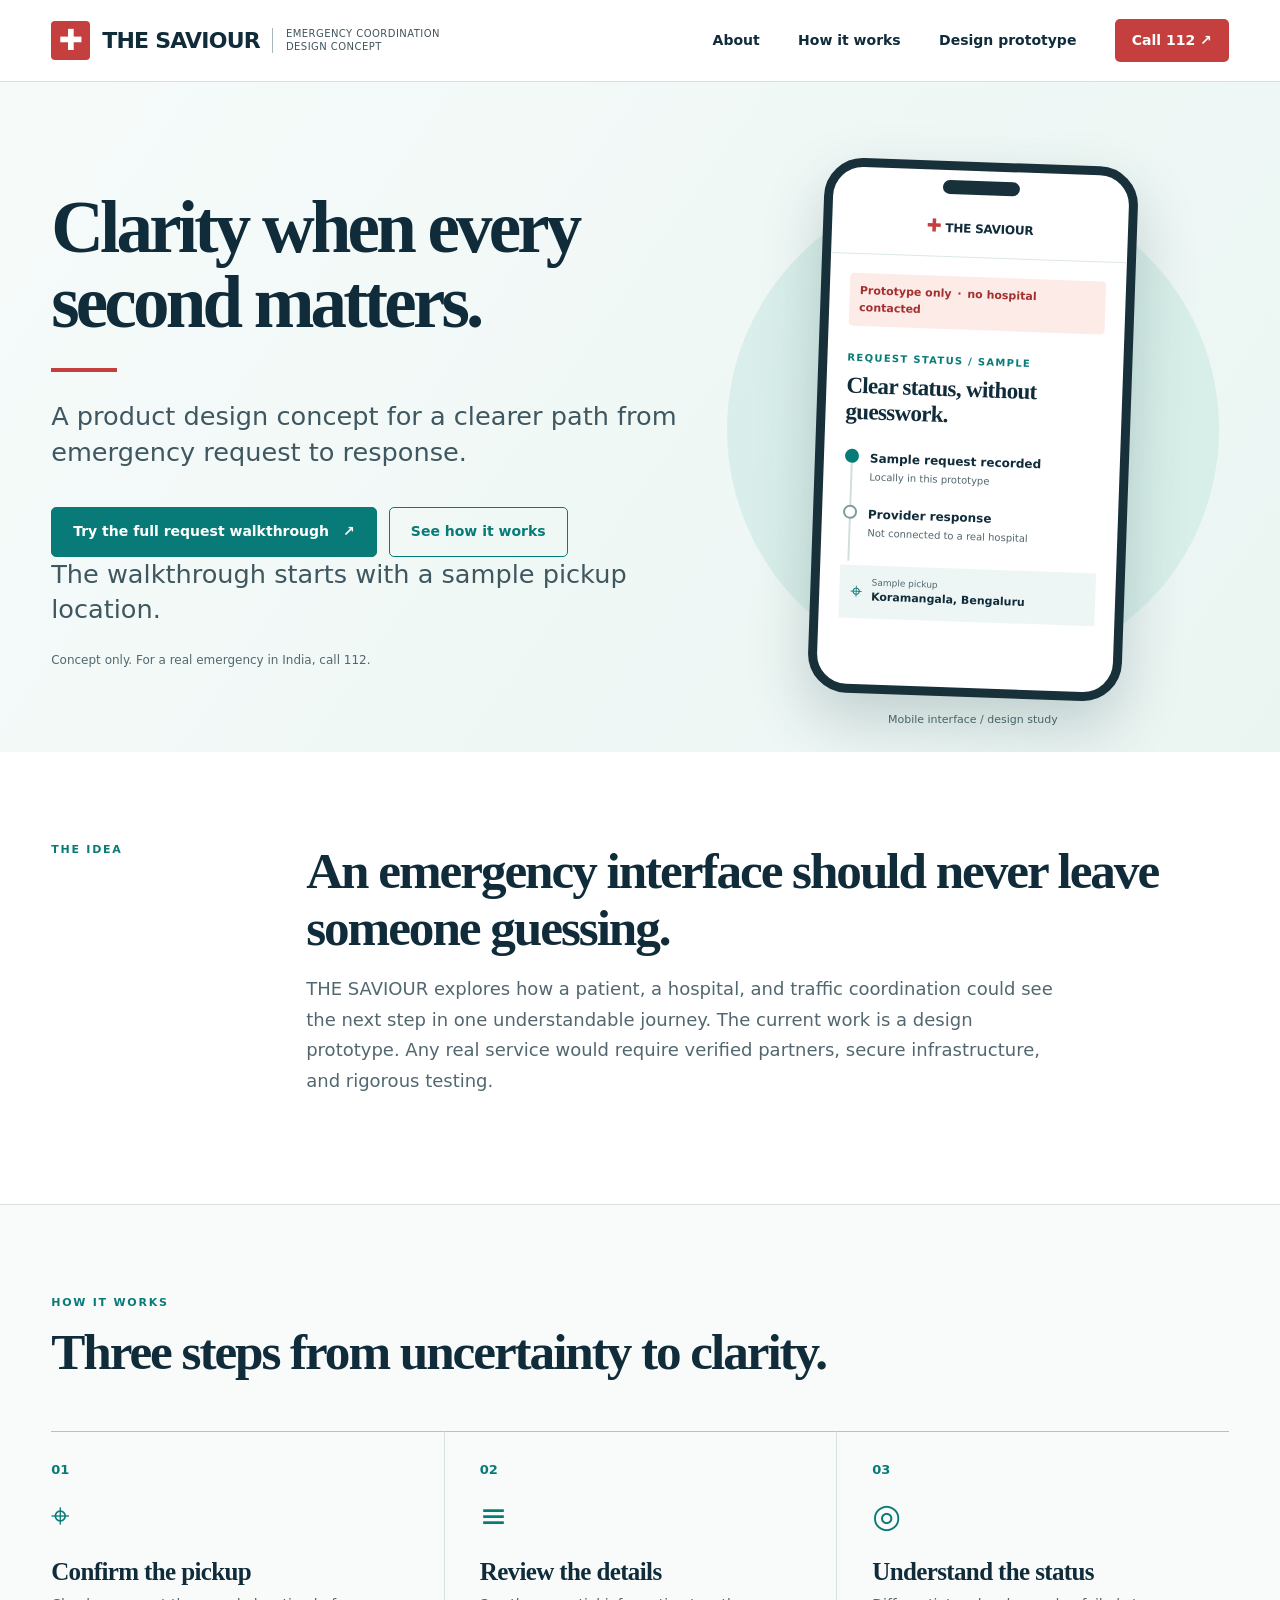
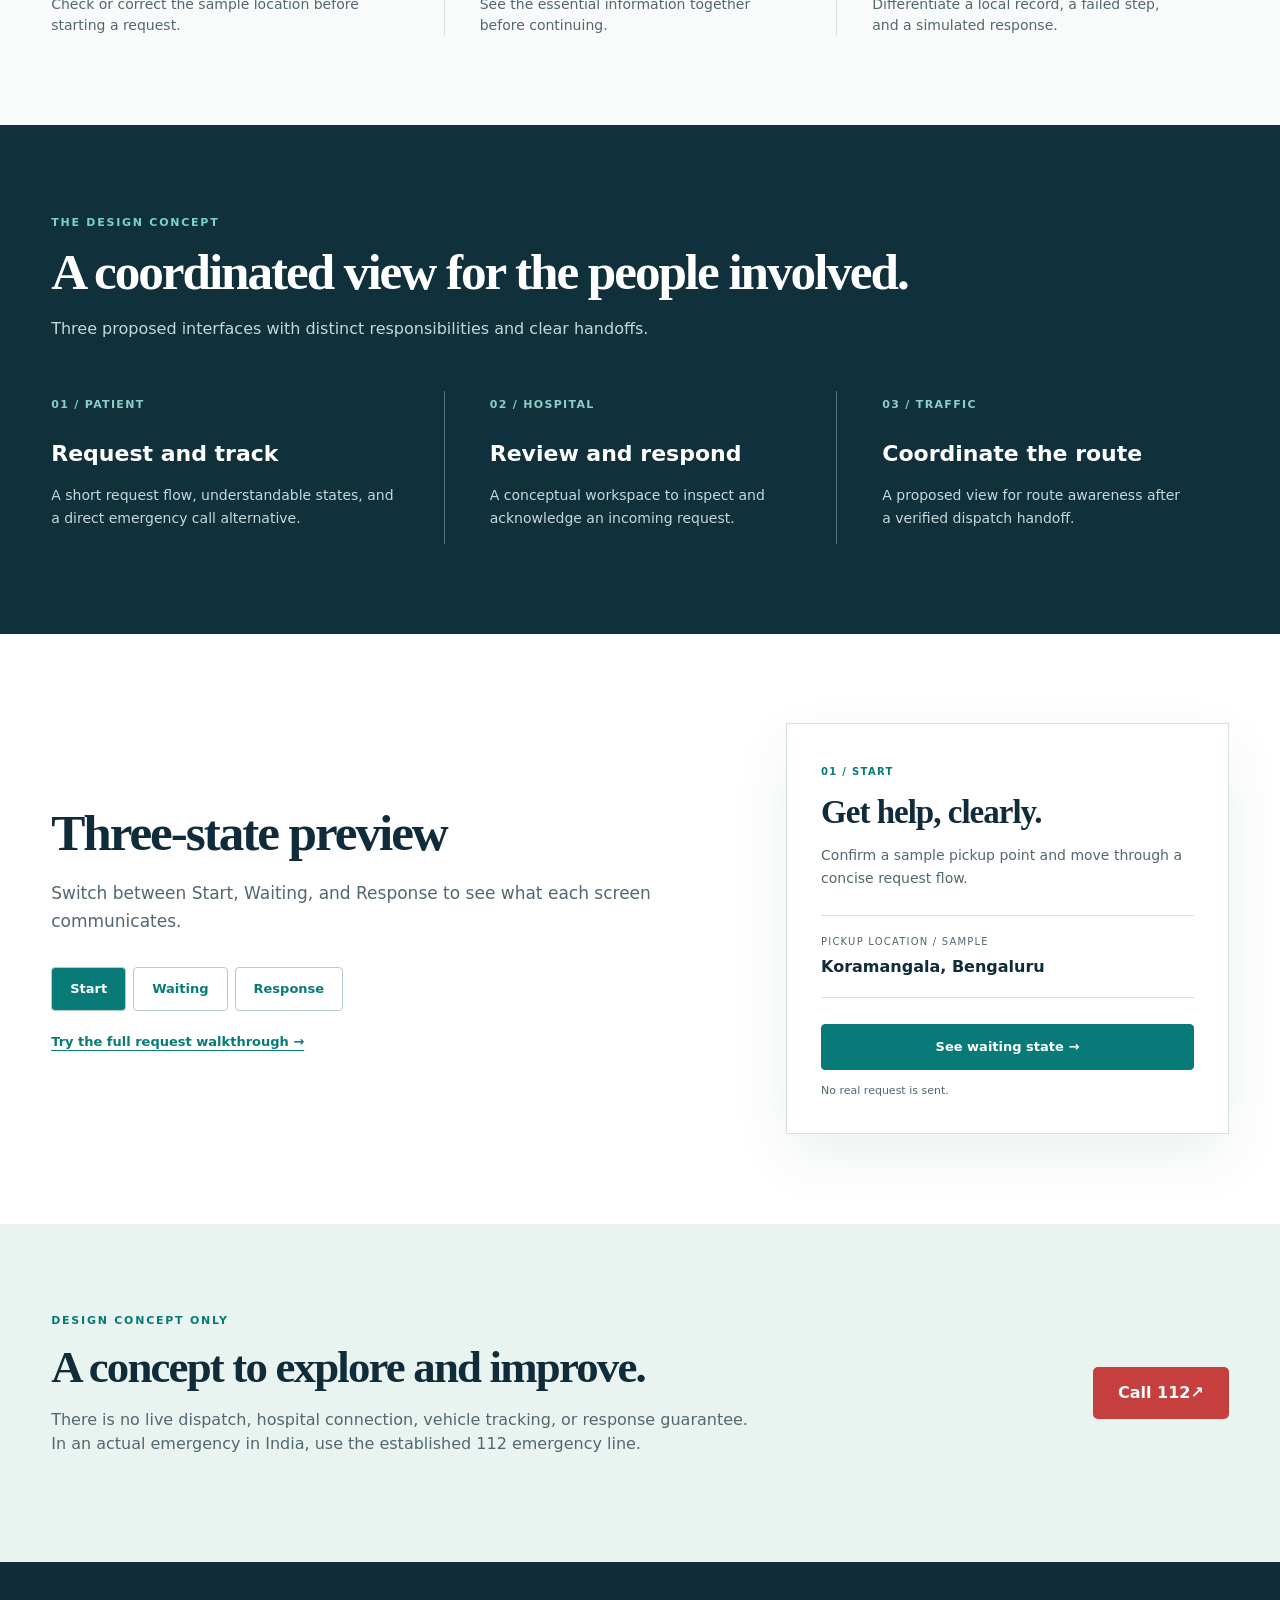
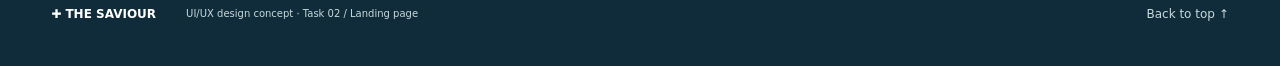
==== commit 4d08e9a1: "Explain where the full walkthrough starts" ====
--- a/task-02-landing-page/index.html
+++ b/task-02-landing-page/index.html
@@ -35,10 +35,11 @@
 </span>
 <p>A product design concept for a clearer path from emergency request to response.</p>
 <div class="hero-actions">
-<a class="primary" href="prototype/index.html">Try the full request walkthrough <span aria-hidden="true">↗</span>
+<a class="primary" href="prototype/index.html" aria-describedby="walkthrough-hint">Try the full request walkthrough <span aria-hidden="true">↗</span>
 </a>
 <a class="secondary" href="#how">See how it works</a>
 </div>
+<p id="walkthrough-hint">The walkthrough starts with a sample pickup location.</p>
 <p class="hero-disclaimer">Concept only. For a real emergency in India, call 112.</p>
 </div>
 <div class="visual" aria-label="Preview of the mobile design concept">
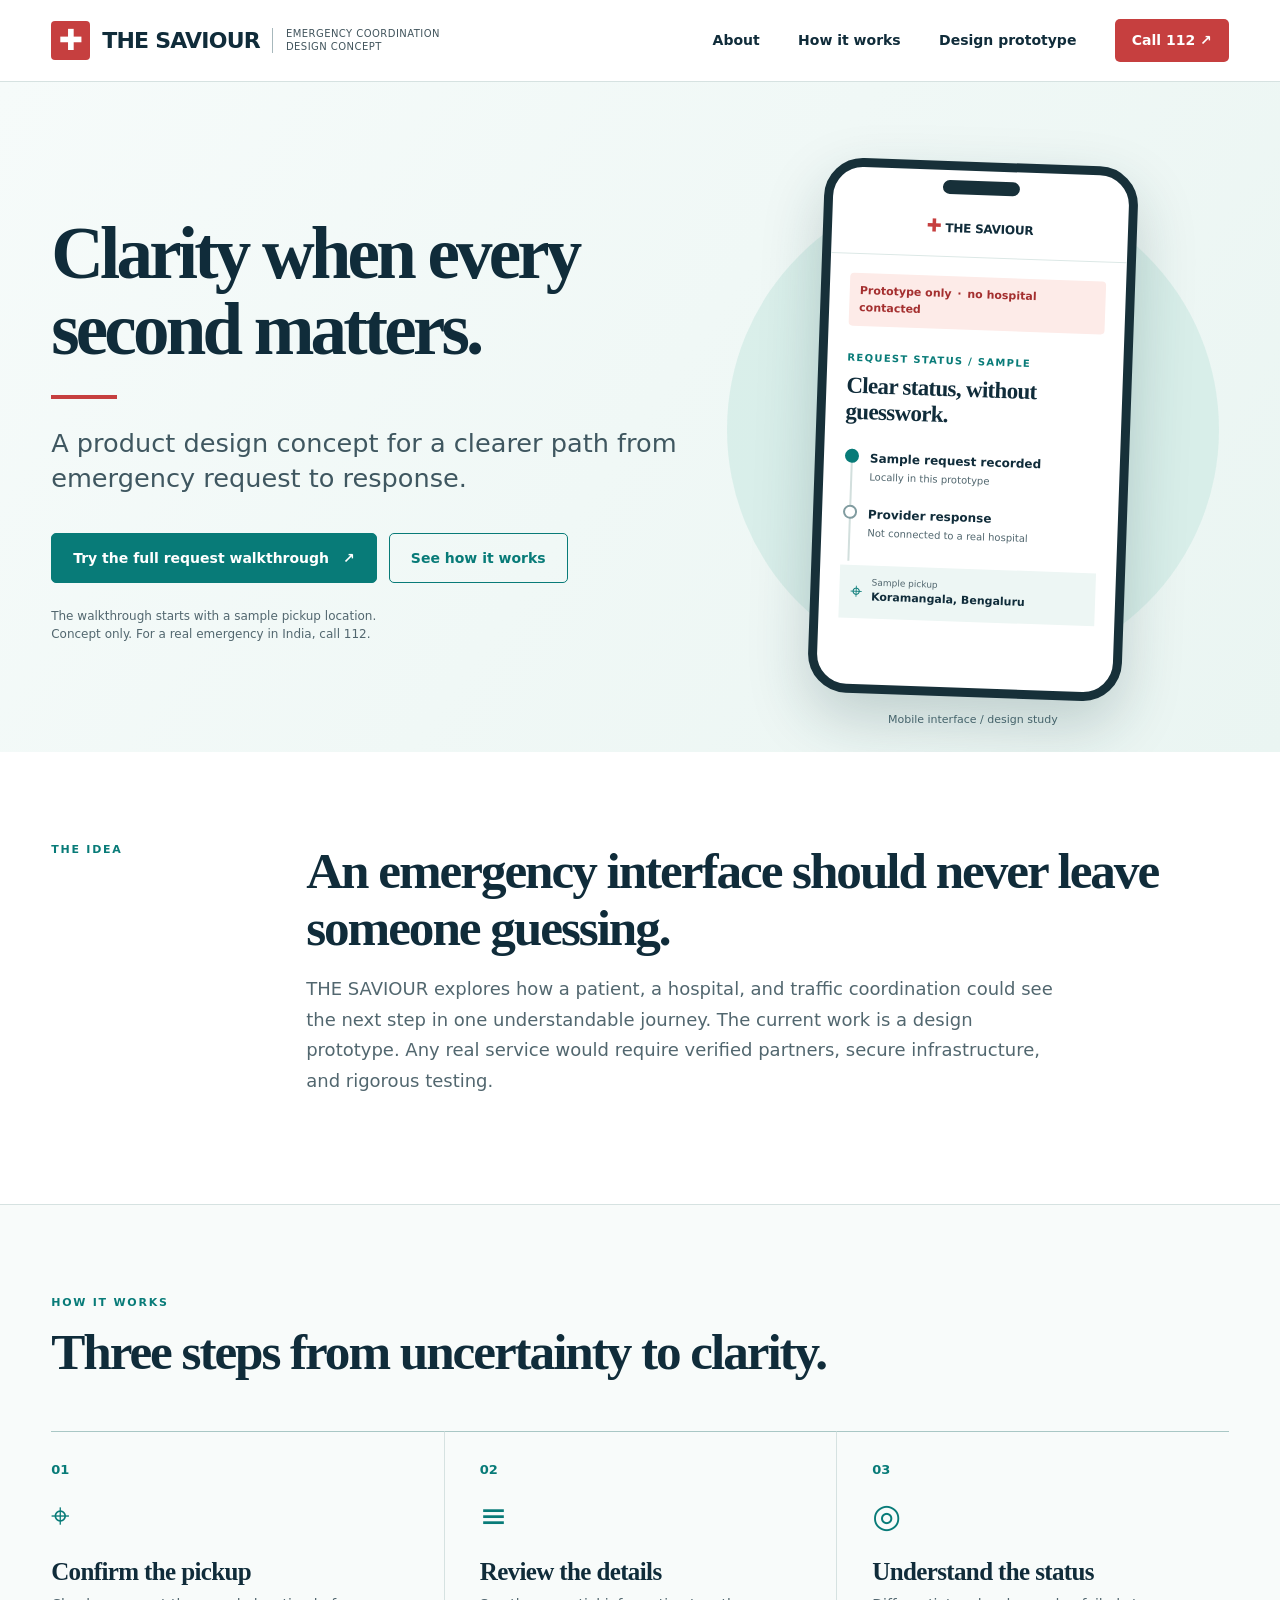
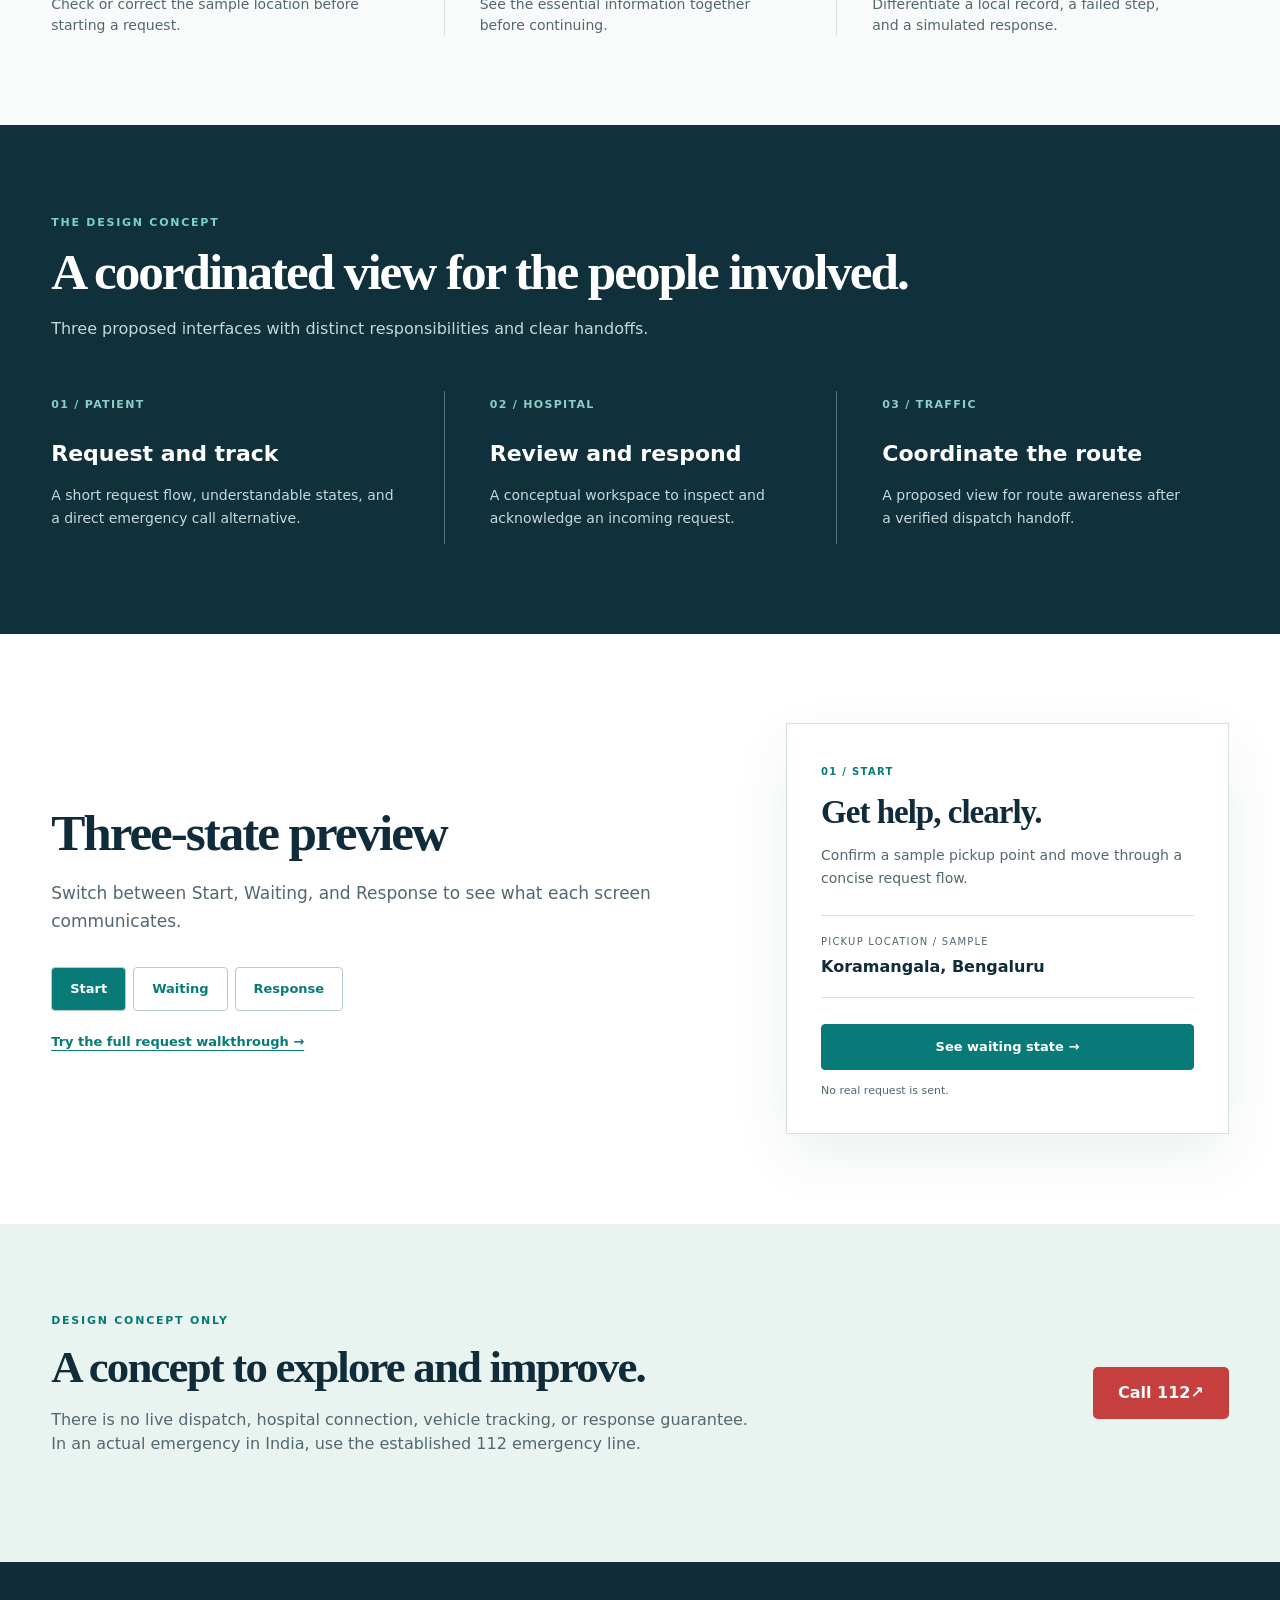
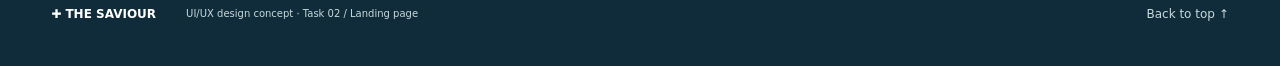
==== commit 76b2a89a: "Refresh submission evidence for the revised prototype" ====
--- a/task-02-landing-page/index.html
+++ b/task-02-landing-page/index.html
@@ -39,8 +39,8 @@
 </a>
 <a class="secondary" href="#how">See how it works</a>
 </div>
-<p id="walkthrough-hint">The walkthrough starts with a sample pickup location.</p>
-<p class="hero-disclaimer">Concept only. For a real emergency in India, call 112.</p>
+<p class="hero-disclaimer"><span id="walkthrough-hint">The walkthrough starts with a sample pickup location.</span><br>
+Concept only. For a real emergency in India, call 112.</p>
 </div>
 <div class="visual" aria-label="Preview of the mobile design concept">
 <div class="visual-circle">
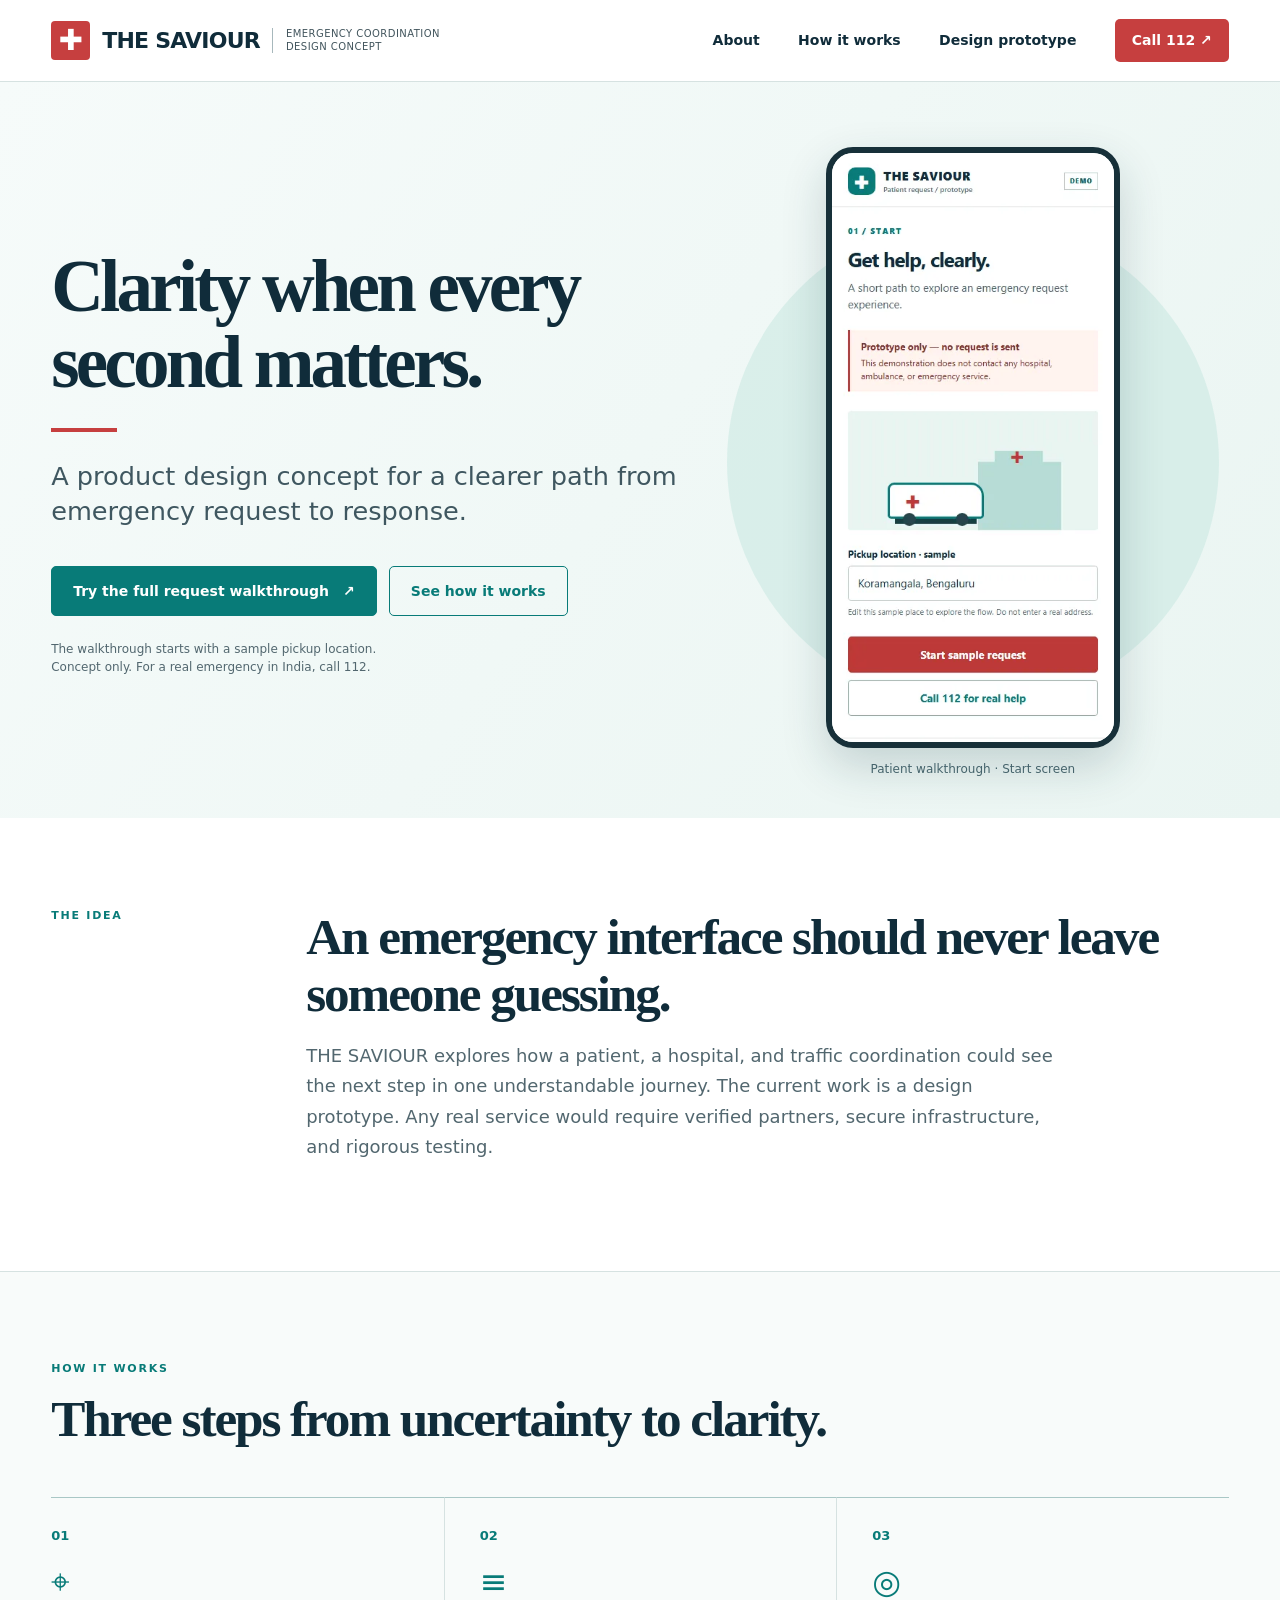
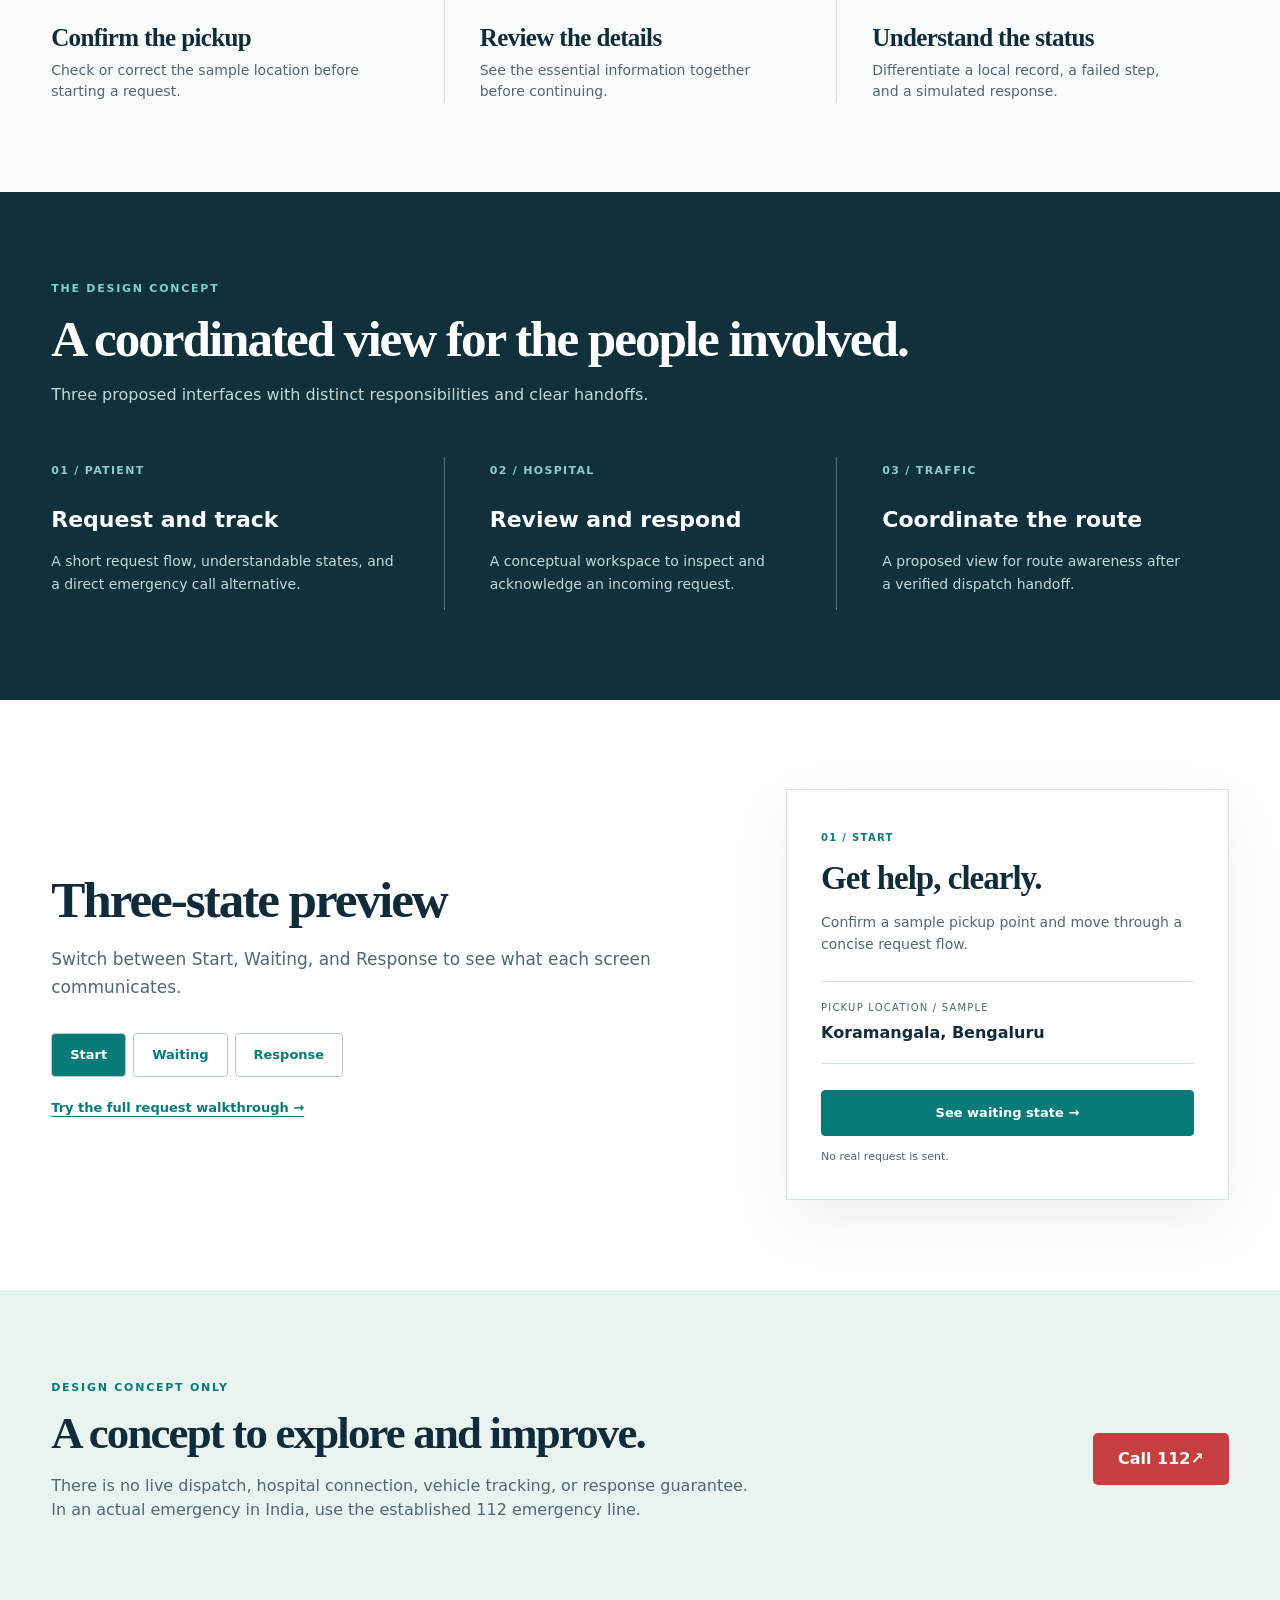
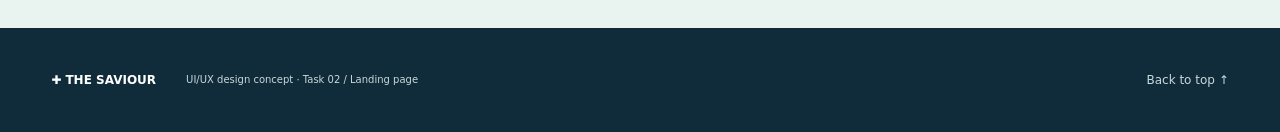
==== commit b66554c6: "Polish the prototype and refresh browser evidence" ====
--- a/task-02-landing-page/index.html
+++ b/task-02-landing-page/index.html
@@ -42,47 +42,11 @@
 <p class="hero-disclaimer"><span id="walkthrough-hint">The walkthrough starts with a sample pickup location.</span><br>
 Concept only. For a real emergency in India, call 112.</p>
 </div>
-<div class="visual" aria-label="Preview of the mobile design concept">
-<div class="visual-circle">
-</div>
-<div class="phone">
-<div class="phone-head">
-<span class="phone-speaker">
-</span>
-<b>
-<span>✚</span> THE SAVIOUR</b>
-</div>
-<div class="phone-body">
-<div class="demo-warning">Prototype only <span>·</span> no hospital contacted</div>
-<p class="phone-label">REQUEST STATUS / SAMPLE</p>
-<h2>Clear status, without guesswork.</h2>
-<div class="phone-step done">
-<i>
-</i>
-<div>
-<strong>Sample request recorded</strong>
-<small>Locally in this prototype</small>
-</div>
-</div>
-<div class="phone-step">
-<i>
-</i>
-<div>
-<strong>Provider response</strong>
-<small>Not connected to a real hospital</small>
-</div>
-</div>
-<div class="phone-place">
-<span>⌖</span>
-<div>
-<small>Sample pickup</small>
-<strong>Koramangala, Bengaluru</strong>
-</div>
-</div>
-</div>
-</div>
-<div class="visual-caption">Mobile interface / design study</div>
-</div>
+<figure class="visual">
+  <div class="visual-circle" aria-hidden="true"></div>
+  <img class="hero-screen" src="./images/patient-start.webp" alt="The patient walkthrough start screen, with a sample pickup and Start sample request" width="390" height="815" fetchpriority="high" decoding="async">
+  <figcaption>Patient walkthrough · Start screen</figcaption>
+</figure>
 </section>
 <section class="intro section" id="about">
 <div class="section-label">THE IDEA</div>
--- a/task-02-landing-page/styles.css
+++ b/task-02-landing-page/styles.css
@@ -1,754 +1,634 @@
-:root{
-  font:16px/1.5 Inter,ui-sans-serif,system-ui,-apple-system,"Segoe UI",sans-serif;
-  color:#102c3a;
-  background:#f8fbfa;
-  --ink:#102c3a;
-  --teal:#087b78;
-  --red:#c63f3f;
-  --line:#d6e2e1;
-  --muted:#52676f;
-  --serif:Georgia,"Times New Roman",serif
-}
-*{
-  box-sizing:border-box
-}
-html{
-  scroll-behavior:smooth
-}
-body{
-  margin:0
-}
-button{
-  font:inherit;
-  cursor:pointer
-}
-a{
-  color:inherit;
-  text-decoration:none
-}
-a:hover{
-  text-decoration:underline;
-  text-underline-offset:4px
-}
-:focus-visible{
-  outline:3px solid #ed865d;
-  outline-offset:4px
-}
-.skip{
-  position:absolute;
-  width:1px;
-  height:1px;
-  overflow:hidden;
-  clip:rect(0 0 0 0)
-}
-.skip:focus{
-  clip:auto;
-  width:auto;
-  height:auto;
-  background:white;
-  padding:10px;
-  z-index:20
-}
-.header{
-  height:82px;
-  background:#fff;
-  display:flex;
-  align-items:center;
-  justify-content:space-between;
-  gap:25px;
-  padding:0 clamp(22px,4vw,76px);
-  border-bottom:1px solid var(--line);
-  position:relative;
-  z-index:5
-}
-.brand{
-  display:flex;
-  align-items:center;
-  gap:12px;
-  white-space:nowrap
-}
-.brand-mark{
-  width:39px;
-  height:39px;
-  display:grid;
-  place-items:center;
-  background:var(--red);
-  color:white;
-  font-size:29px;
-  line-height:1;
-  border-radius:4px
-}
-.brand strong{
-  font-weight:850;
-  letter-spacing:-.035em;
-  font-size:22px
-}
-.brand small{
-  border-left:1px solid #a7b8bc;
-  padding-left:13px;
-  font-size:10px;
-  line-height:1.25;
-  text-transform:uppercase;
-  letter-spacing:.045em;
-  color:#42555d
-}
-.header nav{
-  display:flex;
-  align-items:center;
-  gap:clamp(20px,3vw,47px);
-  font-size:14px;
-  font-weight:600
-}
-.call{
-  background:var(--red);
-  color:white!important;
-  border-radius:5px;
-  padding:11px 17px
-}
-.call:hover,.primary:hover{
-  background:#a83232;
-  text-decoration:none
-}
-.menu{
-  display:none;
-  border:0;
-  background:none;
-  font-size:22px
-}
-.hero{
-  display:grid;
-  grid-template-columns:minmax(0,1.1fr) minmax(350px,.9fr);
-  align-items:center;
-  min-height:640px;
-  background:linear-gradient(125deg,#f6fbfa,#eaf5f2);
-  overflow:hidden;
-  padding:65px clamp(22px,4vw,76px) 40px;
-  gap:40px
-}
-.hero-copy{
-  max-width:760px;
-  position:relative;
-  z-index:1
-}
-.hero h1{
-  font:700 clamp(52px,5.7vw,88px)/1.04 var(--serif);
-  letter-spacing:-.052em;
-  margin:0
-}
-.rule{
-  display:block;
-  width:66px;
-  height:4px;
-  background:var(--red);
-  margin:27px 0
-}
-.hero-copy>p:not(.hero-disclaimer){
-  font-size:clamp(19px,2vw,26px);
-  line-height:1.38;
-  color:#3f5760;
-  margin:0;
-  max-width:640px
-}
-.hero-actions{
-  display:flex;
-  gap:12px;
-  flex-wrap:wrap;
-  margin-top:37px
-}
-.primary,.secondary{
-  display:inline-flex;
-  align-items:center;
-  justify-content:center;
-  gap:14px;
-  min-height:50px;
-  padding:12px 21px;
-  border:1px solid var(--teal);
-  border-radius:5px;
-  font-weight:750;
-  font-size:14px
-}
-.primary{
-  background:var(--teal);
-  color:white
-}
-.primary:hover{
-  background:#075e5d
-}
-.secondary{
-  background:transparent;
-  color:var(--teal)
-}
-.secondary:hover{
-  background:#dcefeb;
-  text-decoration:none
-}
-.hero-disclaimer{
-  font-size:12px;
-  color:#52676f;
-  margin:24px 0 0
-}
-.visual{
-  position:relative;
-  min-height:565px;
-  display:flex;
-  justify-content:center;
-  align-items:center
-}
-.visual-circle{
-  position:absolute;
-  width:min(96%,570px);
-  aspect-ratio:1;
-  border-radius:50%;
-  background:#cce9e3;
-  opacity:.6
-}
-.phone{
-  position:relative;
-  width:314px;
-  min-height:535px;
-  background:white;
-  border:9px solid #173039;
-  border-radius:39px;
-  box-shadow:0 25px 60px #173c4336;
-  overflow:hidden;
-  transform:rotate(2deg)
-}
-.phone-head{
-  height:87px;
-  border-bottom:1px solid #dce8e6;
-  display:flex;
-  align-items:end;
-  justify-content:center;
-  padding-bottom:17px;
-  position:relative;
-  font-size:12px;
-  letter-spacing:-.02em
-}
-.phone-head b span{
-  color:var(--red);
-  font-size:18px
-}
-.phone-speaker{
-  position:absolute;
-  top:10px;
-  left:50%;
-  transform:translateX(-50%);
-  width:77px;
-  height:14px;
-  background:#173039;
-  border-radius:20px
-}
-.phone-body{
-  padding:19px 20px
-}
-.demo-warning{
-  background:#fdebe8;
-  color:#a42f2f;
-  padding:10px;
-  font-size:11px;
-  font-weight:700;
-  border-radius:4px
-}
-.demo-warning span{
-  padding:0 2px
-}
-.phone-label,.preview-index{
-  font-size:10px;
-  letter-spacing:.13em;
-  color:var(--teal);
-  font-weight:800
-}
-.phone-label{
-  margin:24px 0 8px
-}
-.phone h2{
-  font:700 23px/1.12 var(--serif);
-  letter-spacing:-.03em;
-  margin:0 0 24px
-}
-.phone-step{
-  display:flex;
-  gap:12px;
-  border-left:2px solid #d2dfdd;
-  margin-left:7px;
-  padding:0 0 21px 17px;
-  position:relative
-}
-.phone-step:last-of-type{
-  border:0
-}
-.phone-step i{
-  position:absolute;
-  top:0;
-  left:-8px;
-  width:14px;
-  height:14px;
-  border:2px solid #819ca0;
-  border-radius:50%;
-  background:white
-}
-.phone-step.done i{
-  background:var(--teal);
-  border-color:var(--teal)
-}
-.phone-step strong{
-  font-size:12px;
-  display:block
-}
-.phone-step small{
-  font-size:10px;
-  color:var(--muted);
-  display:block;
-  margin-top:2px
-}
-.phone-place{
-  display:flex;
-  gap:9px;
-  background:#edf6f4;
-  padding:11px;
-  margin-top:4px
-}
-.phone-place>span{
-  font-size:21px;
-  color:var(--teal)
-}
-.phone-place small{
-  display:block;
-  font-size:9px;
-  color:var(--muted)
-}
-.phone-place strong{
-  display:block;
-  font-size:11px
-}
-.visual-caption{
-  position:absolute;
-  right:5%;
-  bottom:10px;
-  font-size:11px;
-  color:#45636b
-}
-.section{
-  padding:clamp(65px,7vw,110px) clamp(22px,4vw,76px);
-  scroll-margin-top:30px
-}
-.section-label{
-  font-size:11px;
-  font-weight:850;
-  letter-spacing:.16em;
-  color:var(--teal);
-  margin:0 0 12px
-}
-.intro{
-  display:grid;
-  grid-template-columns:200px 1fr;
-  gap:55px;
-  border-bottom:1px solid var(--line);
-  background:#fff
-}
-.intro h2,.section h2,.roles h2{
-  font:700 clamp(36px,4vw,57px)/1.12 var(--serif);
-  letter-spacing:-.04em;
-  margin:0;
-  max-width:900px
-}
-.intro p:not(.section-label){
-  color:var(--muted);
-  max-width:760px;
-  font-size:18px;
-  line-height:1.7
-}
-.section-top{
-  max-width:800px
-}
-.how{
-  background:#f8fbfa
-}
-.steps{
-  display:grid;
-  grid-template-columns:repeat(3,1fr);
-  gap:0;
-  margin-top:50px
-}
-.steps article{
-  border-top:1px solid #a9c7c5;
-  padding:25px 40px 0 0;
-  min-height:205px
-}
-.steps article+article{
-  padding-left:35px;
-  border-left:1px solid var(--line)
-}
-.number{
-  font-size:13px;
-  font-weight:850;
-  color:var(--teal)
-}
-.step-icon{
-  font-size:33px;
-  color:var(--teal);
-  height:55px;
-  margin:18px 0 4px;
-  line-height:1
-}
-.steps h3{
-  font:700 25px var(--serif);
-  letter-spacing:-.025em;
-  margin:0 0 8px
-}
-.steps p{
-  color:var(--muted);
-  font-size:14px;
-  max-width:330px;
-  margin:0
-}
-.roles{
-  background:#10313b;
-  color:white;
-  padding:clamp(65px,7vw,110px) clamp(22px,4vw,76px)
-}
-.roles .section-label{
-  color:#77d4ca
-}
-.roles-intro{
-  color:#c4d7d8
-}
-.role-grid{
-  display:grid;
-  grid-template-columns:repeat(3,1fr);
-  margin-top:50px
-}
-.role-grid article{
-  padding:0 45px 0 0;
-  min-height:150px
-}
-.role-grid article+article{
-  border-left:1px solid #52747a;
-  padding-left:45px
-}
-.role-grid article>span{
-  font-size:11px;
-  letter-spacing:.12em;
-  color:#8bcfc8;
-  font-weight:800
-}
-.role-grid h3{
-  font-size:22px;
-  margin:22px 0 9px
-}
-.role-grid p{
-  font-size:14px;
-  color:#c5d7da;
-  line-height:1.65
-}
-.prototype{
-  display:grid;
-  grid-template-columns:1fr minmax(330px,.7fr);
-  gap:8vw;
-  align-items:center;
-  background:#fff
-}
-.prototype>div:first-child>p:not(.section-label){
-  font-size:17px;
-  color:var(--muted);
-  max-width:600px;
-  line-height:1.65
-}
-.tabs{
-  display:flex;
-  gap:7px;
-  margin:32px 0 18px;
-  flex-wrap:wrap
-}
-.tabs button{
-  border:1px solid #b6cbca;
-  background:white;
-  color:var(--teal);
-  padding:10px 18px;
-  border-radius:4px;
-  font-weight:700;
-  font-size:13px
-}
-.tabs button[aria-selected=true]{
-  background:var(--teal);
-  color:white
-}
-.source-link{
-  font-size:13px;
-  font-weight:700;
-  color:var(--teal);
-  text-decoration:underline;
-  text-underline-offset:4px
-}
-.preview-card{
-  border:1px solid var(--line);
-  box-shadow:0 22px 55px #153f3c12;
-  padding:34px;
-  min-height:360px
-}
-.preview-card h3{
-  font:700 33px/1.1 var(--serif);
-  letter-spacing:-.03em;
-  margin:12px 0
-}
-.preview-card p{
-  color:var(--muted);
-  font-size:14px;
-  line-height:1.6
-}
-.preview-location{
-  border-top:1px solid var(--line);
-  border-bottom:1px solid var(--line);
-  padding:18px 0;
-  margin:26px 0
-}
-.preview-location small{
-  display:block;
-  color:var(--muted);
-  font-size:10px;
-  letter-spacing:.12em
-}
-.preview-location strong{
-  display:block;
-  margin-top:6px
-}
-.preview-action{
-  display:block;
-  background:var(--teal);
-  color:white;
-  border-radius:4px;
-  padding:12px 17px;
-  font-weight:700;
-  font-size:13px
-}
-.preview-caveat{
-  display:block;
-  color:var(--muted);
-  font-size:11px;
-  margin-top:13px
-}
-.closing{
-  display:flex;
-  justify-content:space-between;
-  align-items:center;
-  gap:40px;
-  background:#e9f3f0
-}
-.closing h2{
-  font-size:clamp(33px,3.5vw,52px)
-}
-.closing p:not(.section-label){
-  color:var(--muted);
-  max-width:700px
-}
-.closing-call{
-  display:inline-flex;
-  white-space:nowrap;
-  background:var(--red);
-  color:#fff;
-  padding:14px 25px;
-  border-radius:5px;
-  font-weight:750
-}
-.closing-call:hover{
-  background:#a83232;
-  text-decoration:none
-}
-.footer{
-  background:#102c3a;
-  color:#c8d9db;
-  display:flex;
-  gap:30px;
-  align-items:center;
-  flex-wrap:wrap;
-  padding:30px clamp(22px,4vw,76px);
-  font-size:12px
-}
-.footer span{
-  font-weight:850;
-  color:#fff
-}
-.footer a{
-  margin-left:auto
-}
-@media(max-width:960px){
-  .brand small{
-    display:none
-  }
-  .hero{
-    grid-template-columns:1fr;
-    gap:25px;
-    padding-bottom:60px
-  }
-  .hero-copy{
-    max-width:760px
-  }
-  .visual{
-    min-height:480px
-  }
-  .phone{
-    transform:none
-  }
-  .visual-caption{
-    bottom:0
-  }
-  .intro{
-    grid-template-columns:1fr;
-    gap:0
-  }
-  .prototype{
-    grid-template-columns:1fr
-  }
-  .preview-card{
-    max-width:560px
-  }
-}
-@media(max-width:700px){
-  .header{
-    height:68px
-  }
-  .brand strong{
-    font-size:18px
-  }
-  .brand-mark{
-    width:32px;
-    height:32px;
-    font-size:23px
-  }
-  .menu{
-    display:block
-  }
-  .header nav{
-    display:none;
-    position:absolute;
-    top:68px;
-    left:0;
-    right:0;
-    background:white;
-    box-shadow:0 15px 20px #09252b1f;
-    padding:20px 24px;
-    align-items:stretch;
-    flex-direction:column;
-    gap:0
-  }
-  .header nav.open{
-    display:flex
-  }
-  .header nav a{
-    padding:13px 0
-  }
-  .header nav .call{
-    margin-top:8px;
-    text-align:center;
-    padding:12px
-  }
-  .hero{
-    min-height:0;
-    padding-top:70px
-  }
-  .hero h1{
-    font-size:clamp(48px,11vw,68px)
-  }
-  .hero-copy>p:not(.hero-disclaimer){
-    font-size:19px
-  }
-  .hero-actions{
-    align-items:stretch;
-    flex-direction:column
-  }
-  .hero-actions a{
-    width:100%
-  }
-  .visual{
-    min-height:475px
-  }
-  .phone{
-    width:280px;
-    min-height:475px
-  }
-  .phone-body{
-    padding:13px 17px
-  }
-  .visual-caption{
-    right:0
-  }
-  .steps,.role-grid{
-    grid-template-columns:1fr
-  }
-  .steps article,.steps article+article{
-    padding:20px 0 24px;
-    border-left:0;
-    border-top:1px solid var(--line);
-    min-height:0
-  }
-  .step-icon{
-    margin:9px 0 2px;
-    height:42px
-  }
-  .role-grid{
-    margin-top:30px
-  }
-  .role-grid article,.role-grid article+article{
-    padding:24px 0;
-    border-left:0;
-    border-top:1px solid #52747a;
-    min-height:0
-  }
-  .role-grid h3{
-    margin:10px 0
-  }
-  .closing{
-    display:block
-  }
-  .closing-call{
-    margin-top:18px
-  }
-  .footer a{
-    margin-left:0
-  }
-}
-.preview-action {
-  width: 100%;
-  border: 1px solid var(--teal);
-  text-align: center;
-  cursor: pointer;
-}
-.preview-action:hover {
-  background: #075e5d;
-  text-decoration: none;
-}
-.phone {
-  max-width: 100%;
-}
-.visual-caption {
-  bottom: -16px;
-  right: 0;
-  left: 0;
-  text-align: center;
-}
-.menu {
-  min-width: 44px;
-  min-height: 44px;
-}
-.tabs button {
-  min-height: 44px;
-}
-.footer a {
-  min-height: 44px;
-  display: inline-flex;
-  align-items: center;
-}
-@media (max-width: 700px) {
-  .header nav a {
-    min-height: 44px;
-  }
-  .hero-copy, .visual, .hero-actions {
-    min-width: 0;
-  }
-}
-@media (prefers-reduced-motion: reduce) {
-  html {
-    scroll-behavior: auto;
-  }
-}
-
+:root{
+  font:16px/1.5 Inter,ui-sans-serif,system-ui,-apple-system,"Segoe UI",sans-serif;
+  color:#102c3a;
+  background:#f8fbfa;
+  --ink:#102c3a;
+  --teal:#087b78;
+  --red:#c63f3f;
+  --line:#d6e2e1;
+  --muted:#52676f;
+  --serif:Georgia,"Times New Roman",serif
+}
+*{
+  box-sizing:border-box
+}
+html{
+  scroll-behavior:smooth
+}
+body{
+  margin:0
+}
+button{
+  font:inherit;
+  cursor:pointer
+}
+a{
+  color:inherit;
+  text-decoration:none
+}
+a:hover{
+  text-decoration:underline;
+  text-underline-offset:4px
+}
+:focus-visible{
+  outline:3px solid #ed865d;
+  outline-offset:4px
+}
+.skip{
+  position:absolute;
+  width:1px;
+  height:1px;
+  overflow:hidden;
+  clip:rect(0 0 0 0)
+}
+.skip:focus{
+  clip:auto;
+  width:auto;
+  height:auto;
+  background:white;
+  padding:10px;
+  z-index:20
+}
+.header{
+  height:82px;
+  background:#fff;
+  display:flex;
+  align-items:center;
+  justify-content:space-between;
+  gap:25px;
+  padding:0 clamp(22px,4vw,76px);
+  border-bottom:1px solid var(--line);
+  position:relative;
+  z-index:5
+}
+.brand{
+  display:flex;
+  align-items:center;
+  gap:12px;
+  white-space:nowrap
+}
+.brand-mark{
+  width:39px;
+  height:39px;
+  display:grid;
+  place-items:center;
+  background:var(--red);
+  color:white;
+  font-size:29px;
+  line-height:1;
+  border-radius:4px
+}
+.brand strong{
+  font-weight:850;
+  letter-spacing:-.035em;
+  font-size:22px
+}
+.brand small{
+  border-left:1px solid #a7b8bc;
+  padding-left:13px;
+  font-size:10px;
+  line-height:1.25;
+  text-transform:uppercase;
+  letter-spacing:.045em;
+  color:#42555d
+}
+.header nav{
+  display:flex;
+  align-items:center;
+  gap:clamp(20px,3vw,47px);
+  font-size:14px;
+  font-weight:600
+}
+.call{
+  background:var(--red);
+  color:white!important;
+  border-radius:5px;
+  padding:11px 17px
+}
+.call:hover,.primary:hover{
+  background:#a83232;
+  text-decoration:none
+}
+.menu{
+  display:none;
+  border:0;
+  background:none;
+  font-size:22px
+}
+.hero{
+  display:grid;
+  grid-template-columns:minmax(0,1.1fr) minmax(350px,.9fr);
+  align-items:center;
+  min-height:640px;
+  background:linear-gradient(125deg,#f6fbfa,#eaf5f2);
+  overflow:hidden;
+  padding:65px clamp(22px,4vw,76px) 40px;
+  gap:40px
+}
+.hero-copy{
+  max-width:760px;
+  position:relative;
+  z-index:1
+}
+.hero h1{
+  font:700 clamp(52px,5.7vw,88px)/1.04 var(--serif);
+  letter-spacing:-.052em;
+  margin:0
+}
+.rule{
+  display:block;
+  width:66px;
+  height:4px;
+  background:var(--red);
+  margin:27px 0
+}
+.hero-copy>p:not(.hero-disclaimer){
+  font-size:clamp(19px,2vw,26px);
+  line-height:1.38;
+  color:#3f5760;
+  margin:0;
+  max-width:640px
+}
+.hero-actions{
+  display:flex;
+  gap:12px;
+  flex-wrap:wrap;
+  margin-top:37px
+}
+.primary,.secondary{
+  display:inline-flex;
+  align-items:center;
+  justify-content:center;
+  gap:14px;
+  min-height:50px;
+  padding:12px 21px;
+  border:1px solid var(--teal);
+  border-radius:5px;
+  font-weight:750;
+  font-size:14px
+}
+.primary{
+  background:var(--teal);
+  color:white
+}
+.primary:hover{
+  background:#075e5d
+}
+.secondary{
+  background:transparent;
+  color:var(--teal)
+}
+.secondary:hover{
+  background:#dcefeb;
+  text-decoration:none
+}
+.hero-disclaimer{
+  font-size:12px;
+  color:#52676f;
+  margin:24px 0 0
+}
+.visual{
+  position:relative;
+  min-height:565px;
+  display:flex;
+  justify-content:center;
+  align-items:center
+}
+.visual-circle{
+  position:absolute;
+  width:min(96%,570px);
+  aspect-ratio:1;
+  border-radius:50%;
+  background:#cce9e3;
+  opacity:.6
+}
+.visual {
+  margin: 0;
+  flex-direction: column;
+  gap: 12px;
+}
+.hero-screen {
+  position: relative;
+  display: block;
+  width: min(78%, 294px);
+  height: auto;
+  border: 6px solid #173039;
+  border-radius: 27px;
+  box-shadow: 0 18px 45px #173c4330;
+}
+.visual figcaption {
+  position: relative;
+  color: #45636b;
+  font-size: 12px;
+}
+.preview-index {
+  font-size: 10px;
+  letter-spacing: .13em;
+  color: var(--teal);
+  font-weight: 800;
+}
+.section{
+  padding:clamp(65px,7vw,110px) clamp(22px,4vw,76px);
+  scroll-margin-top:30px
+}
+.section-label{
+  font-size:11px;
+  font-weight:850;
+  letter-spacing:.16em;
+  color:var(--teal);
+  margin:0 0 12px
+}
+.intro{
+  display:grid;
+  grid-template-columns:200px 1fr;
+  gap:55px;
+  border-bottom:1px solid var(--line);
+  background:#fff
+}
+.intro h2,.section h2,.roles h2{
+  font:700 clamp(36px,4vw,57px)/1.12 var(--serif);
+  letter-spacing:-.04em;
+  margin:0;
+  max-width:900px
+}
+.intro p:not(.section-label){
+  color:var(--muted);
+  max-width:760px;
+  font-size:18px;
+  line-height:1.7
+}
+.section-top{
+  max-width:800px
+}
+.how{
+  background:#f8fbfa
+}
+.steps{
+  display:grid;
+  grid-template-columns:repeat(3,1fr);
+  gap:0;
+  margin-top:50px
+}
+.steps article{
+  border-top:1px solid #a9c7c5;
+  padding:25px 40px 0 0;
+  min-height:205px
+}
+.steps article+article{
+  padding-left:35px;
+  border-left:1px solid var(--line)
+}
+.number{
+  font-size:13px;
+  font-weight:850;
+  color:var(--teal)
+}
+.step-icon{
+  font-size:33px;
+  color:var(--teal);
+  height:55px;
+  margin:18px 0 4px;
+  line-height:1
+}
+.steps h3{
+  font:700 25px var(--serif);
+  letter-spacing:-.025em;
+  margin:0 0 8px
+}
+.steps p{
+  color:var(--muted);
+  font-size:14px;
+  max-width:330px;
+  margin:0
+}
+.roles{
+  background:#10313b;
+  color:white;
+  padding:clamp(65px,7vw,110px) clamp(22px,4vw,76px)
+}
+.roles .section-label{
+  color:#77d4ca
+}
+.roles-intro{
+  color:#c4d7d8
+}
+.role-grid{
+  display:grid;
+  grid-template-columns:repeat(3,1fr);
+  margin-top:50px
+}
+.role-grid article{
+  padding:0 45px 0 0;
+  min-height:150px
+}
+.role-grid article+article{
+  border-left:1px solid #52747a;
+  padding-left:45px
+}
+.role-grid article>span{
+  font-size:11px;
+  letter-spacing:.12em;
+  color:#8bcfc8;
+  font-weight:800
+}
+.role-grid h3{
+  font-size:22px;
+  margin:22px 0 9px
+}
+.role-grid p{
+  font-size:14px;
+  color:#c5d7da;
+  line-height:1.65
+}
+.prototype{
+  display:grid;
+  grid-template-columns:1fr minmax(330px,.7fr);
+  gap:8vw;
+  align-items:center;
+  background:#fff
+}
+.prototype>div:first-child>p:not(.section-label){
+  font-size:17px;
+  color:var(--muted);
+  max-width:600px;
+  line-height:1.65
+}
+.tabs{
+  display:flex;
+  gap:7px;
+  margin:32px 0 18px;
+  flex-wrap:wrap
+}
+.tabs button{
+  border:1px solid #b6cbca;
+  background:white;
+  color:var(--teal);
+  padding:10px 18px;
+  border-radius:4px;
+  font-weight:700;
+  font-size:13px
+}
+.tabs button[aria-selected=true]{
+  background:var(--teal);
+  color:white
+}
+.source-link{
+  font-size:13px;
+  font-weight:700;
+  color:var(--teal);
+  text-decoration:underline;
+  text-underline-offset:4px
+}
+.preview-card{
+  border:1px solid var(--line);
+  box-shadow:0 22px 55px #153f3c12;
+  padding:34px;
+  min-height:360px
+}
+.preview-card h3{
+  font:700 33px/1.1 var(--serif);
+  letter-spacing:-.03em;
+  margin:12px 0
+}
+.preview-card p{
+  color:var(--muted);
+  font-size:14px;
+  line-height:1.6
+}
+.preview-location{
+  border-top:1px solid var(--line);
+  border-bottom:1px solid var(--line);
+  padding:18px 0;
+  margin:26px 0
+}
+.preview-location small{
+  display:block;
+  color:var(--muted);
+  font-size:10px;
+  letter-spacing:.12em
+}
+.preview-location strong{
+  display:block;
+  margin-top:6px
+}
+.preview-action{
+  display:block;
+  background:var(--teal);
+  color:white;
+  border-radius:4px;
+  padding:12px 17px;
+  font-weight:700;
+  font-size:13px
+}
+.preview-caveat{
+  display:block;
+  color:var(--muted);
+  font-size:11px;
+  margin-top:13px
+}
+.closing{
+  display:flex;
+  justify-content:space-between;
+  align-items:center;
+  gap:40px;
+  background:#e9f3f0
+}
+.closing h2{
+  font-size:clamp(33px,3.5vw,52px)
+}
+.closing p:not(.section-label){
+  color:var(--muted);
+  max-width:700px
+}
+.closing-call{
+  display:inline-flex;
+  white-space:nowrap;
+  background:var(--red);
+  color:#fff;
+  padding:14px 25px;
+  border-radius:5px;
+  font-weight:750
+}
+.closing-call:hover{
+  background:#a83232;
+  text-decoration:none
+}
+.footer{
+  background:#102c3a;
+  color:#c8d9db;
+  display:flex;
+  gap:30px;
+  align-items:center;
+  flex-wrap:wrap;
+  padding:30px clamp(22px,4vw,76px);
+  font-size:12px
+}
+.footer span{
+  font-weight:850;
+  color:#fff
+}
+.footer a{
+  margin-left:auto
+}
+@media(max-width:960px){
+  .brand small{
+    display:none
+  }
+  .hero{
+    grid-template-columns:1fr;
+    gap:25px;
+    padding-bottom:60px
+  }
+  .hero-copy{
+    max-width:760px
+  }
+  .visual{
+    min-height:480px
+  }
+  .intro{
+    grid-template-columns:1fr;
+    gap:0
+  }
+  .prototype{
+    grid-template-columns:1fr
+  }
+  .preview-card{
+    max-width:560px
+  }
+}
+@media(max-width:700px){
+  .header{
+    height:68px
+  }
+  .brand strong{
+    font-size:18px
+  }
+  .brand-mark{
+    width:32px;
+    height:32px;
+    font-size:23px
+  }
+  .menu{
+    display:block
+  }
+  .header nav{
+    display:none;
+    position:absolute;
+    top:68px;
+    left:0;
+    right:0;
+    background:white;
+    box-shadow:0 15px 20px #09252b1f;
+    padding:20px 24px;
+    align-items:stretch;
+    flex-direction:column;
+    gap:0
+  }
+  .header nav.open{
+    display:flex
+  }
+  .header nav a{
+    padding:13px 0
+  }
+  .header nav .call{
+    margin-top:8px;
+    text-align:center;
+    padding:12px
+  }
+  .hero{
+    min-height:0;
+    padding-top:70px
+  }
+  .hero h1{
+    font-size:clamp(48px,11vw,68px)
+  }
+  .hero-copy>p:not(.hero-disclaimer){
+    font-size:19px
+  }
+  .hero-actions{
+    align-items:stretch;
+    flex-direction:column
+  }
+  .hero-actions a{
+    width:100%
+  }
+  .visual{
+    min-height:475px
+  }
+  .steps,.role-grid{
+    grid-template-columns:1fr
+  }
+  .steps article,.steps article+article{
+    padding:20px 0 24px;
+    border-left:0;
+    border-top:1px solid var(--line);
+    min-height:0
+  }
+  .step-icon{
+    margin:9px 0 2px;
+    height:42px
+  }
+  .role-grid{
+    margin-top:30px
+  }
+  .role-grid article,.role-grid article+article{
+    padding:24px 0;
+    border-left:0;
+    border-top:1px solid #52747a;
+    min-height:0
+  }
+  .role-grid h3{
+    margin:10px 0
+  }
+  .closing{
+    display:block
+  }
+  .closing-call{
+    margin-top:18px
+  }
+  .footer a{
+    margin-left:0
+  }
+}
+.preview-action {
+  width: 100%;
+  border: 1px solid var(--teal);
+  text-align: center;
+  cursor: pointer;
+}
+.preview-action:hover {
+  background: #075e5d;
+  text-decoration: none;
+}
+.menu {
+  min-width: 44px;
+  min-height: 44px;
+}
+.tabs button {
+  min-height: 44px;
+}
+.footer a {
+  min-height: 44px;
+  display: inline-flex;
+  align-items: center;
+}
+@media (max-width: 700px) {
+  .header nav a {
+    min-height: 44px;
+  }
+  .hero-copy, .visual, .hero-actions {
+    min-width: 0;
+  }
+}
+@media (prefers-reduced-motion: reduce) {
+  html {
+    scroll-behavior: auto;
+  }
+}
+
+@media (max-width: 700px) {
+  .hero { padding-top: 36px; gap: 28px; }
+  .hero-actions .primary { min-height: 52px; }
+  .hero .visual { min-height: 0; }
+  .hero-screen { width: min(78%, 270px); }
+}
